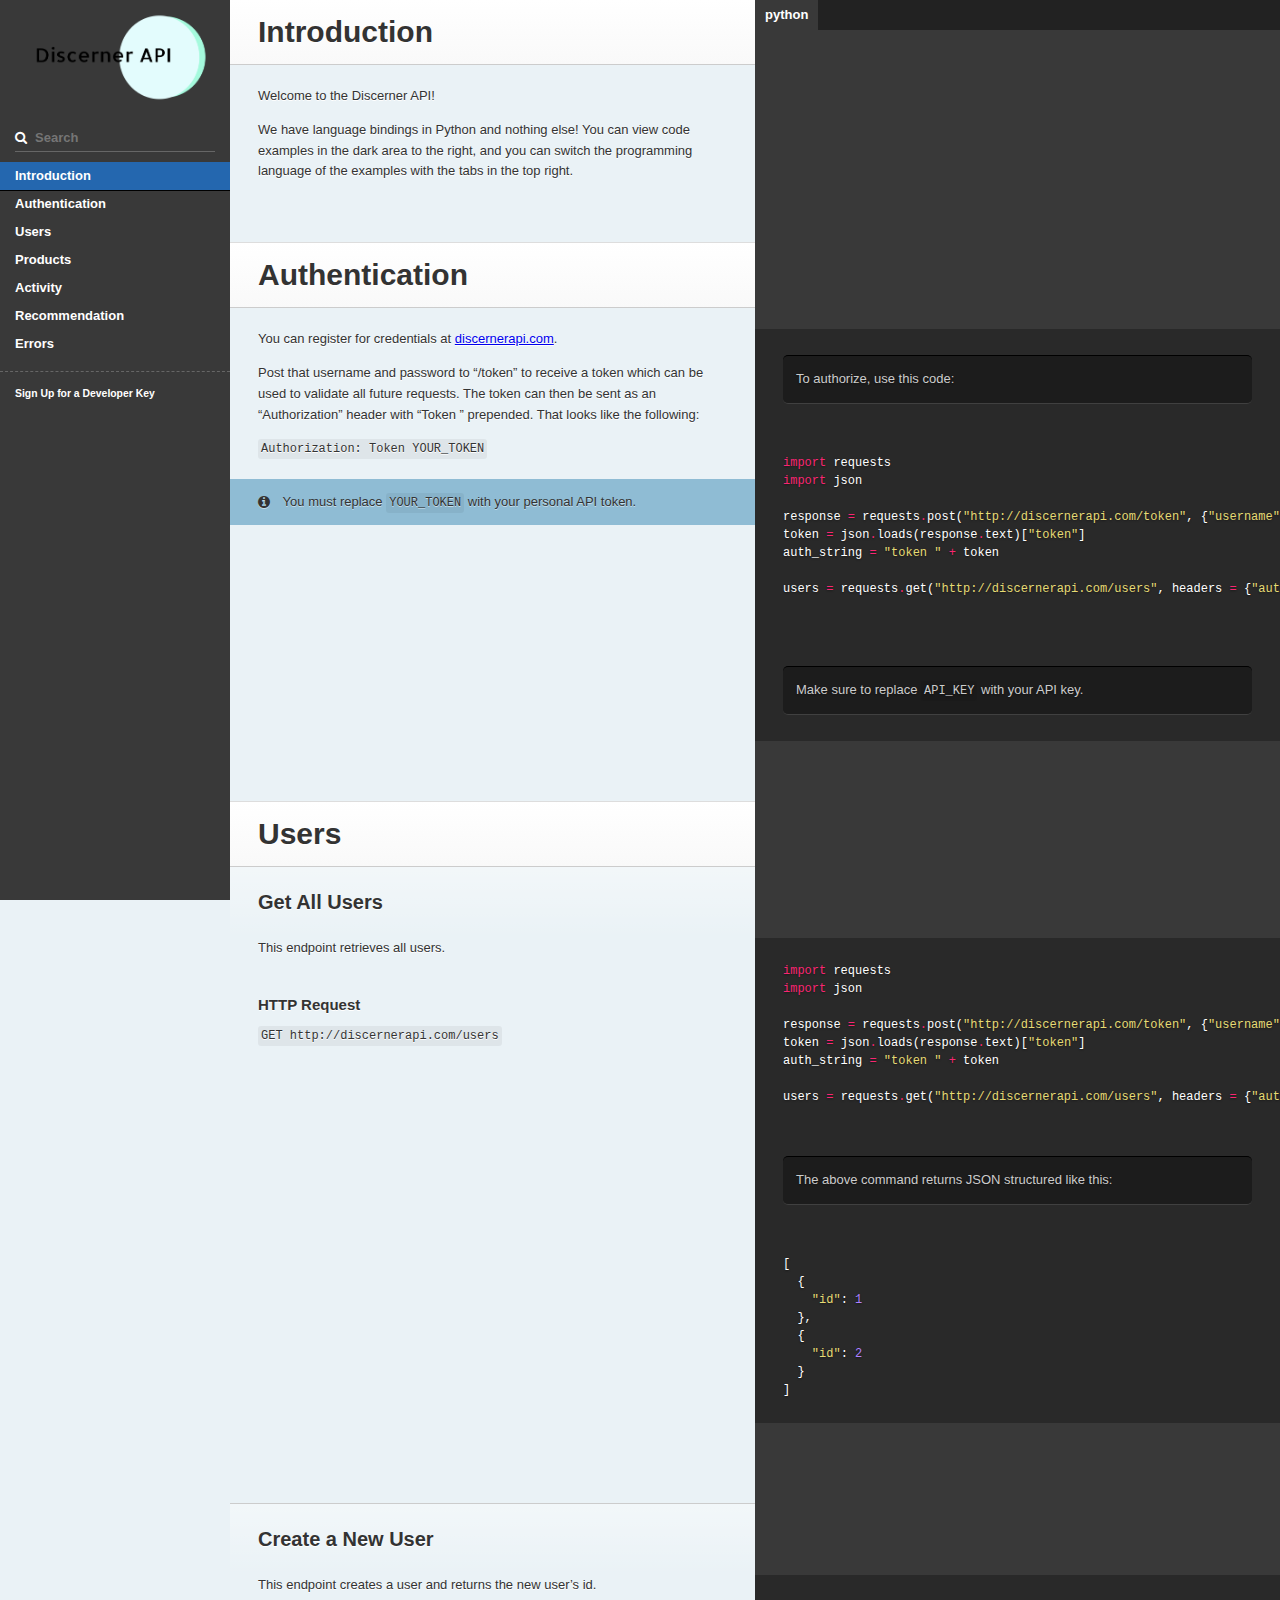
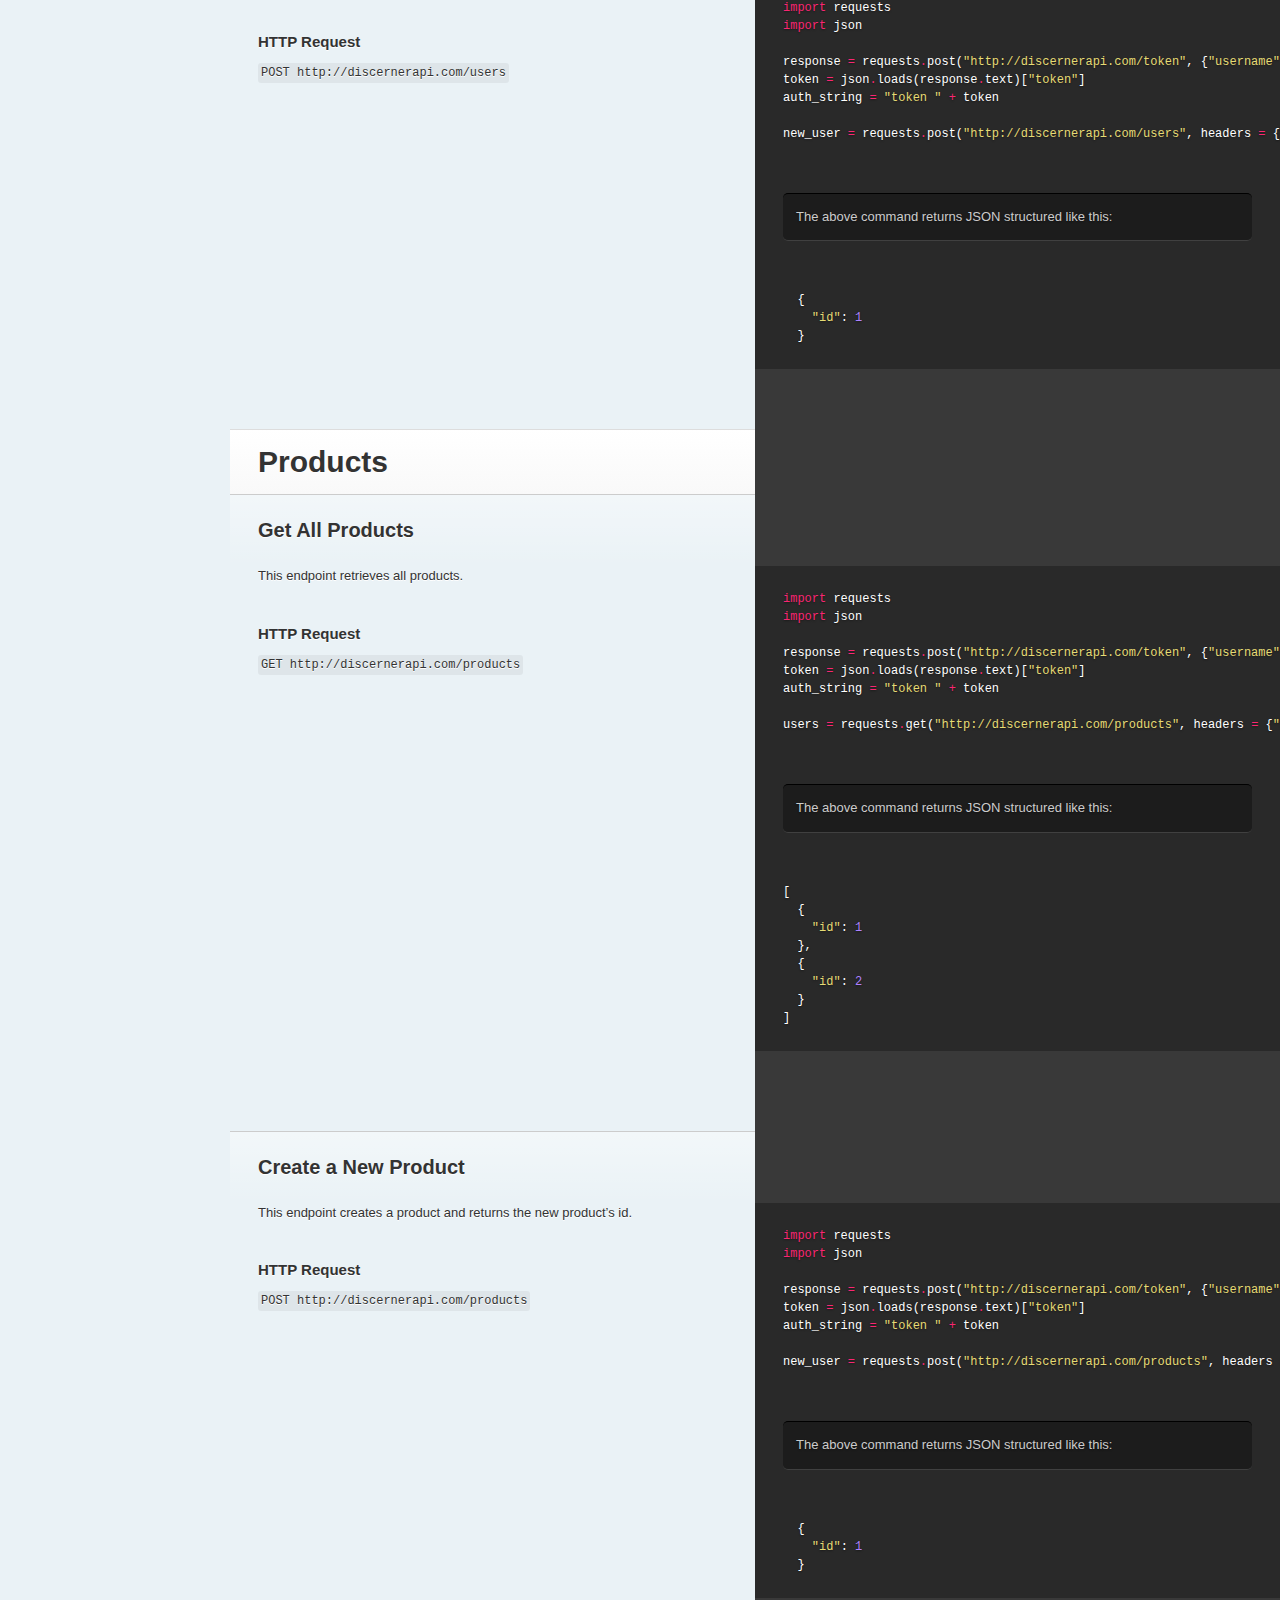
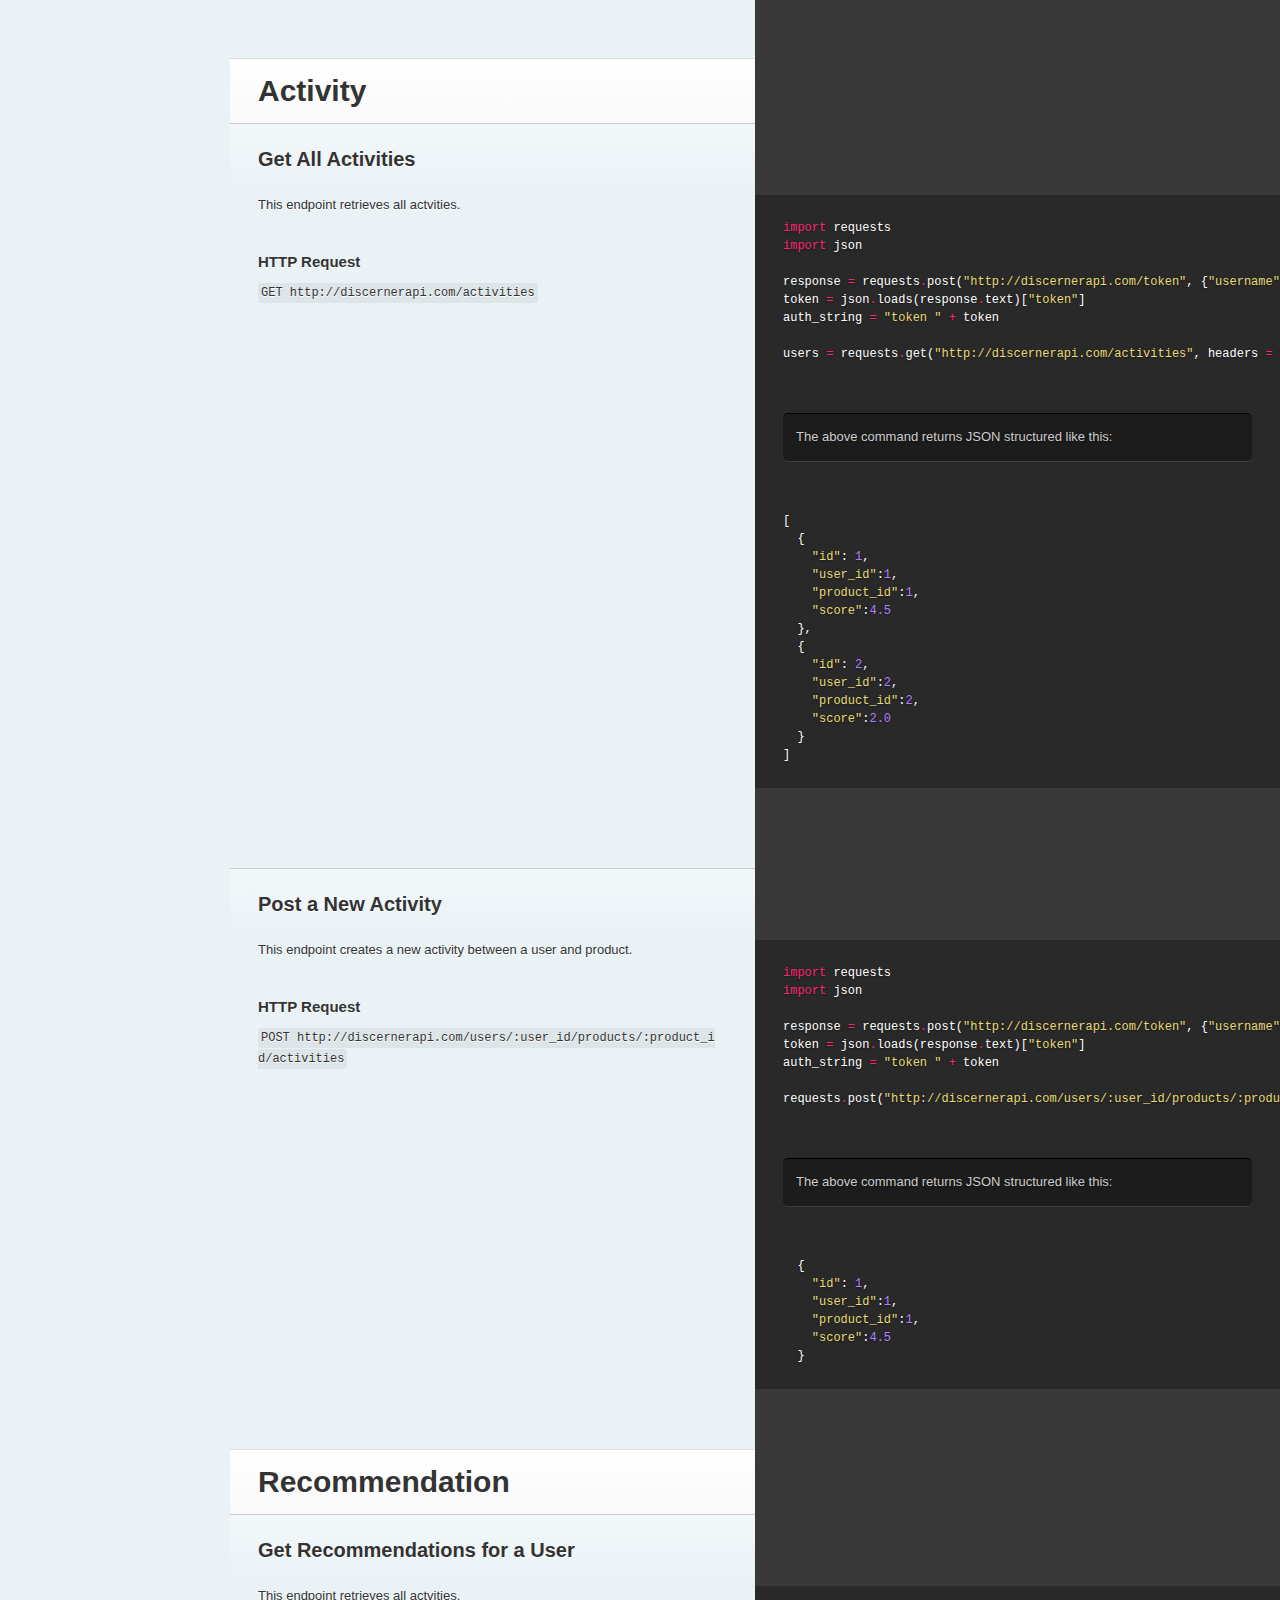
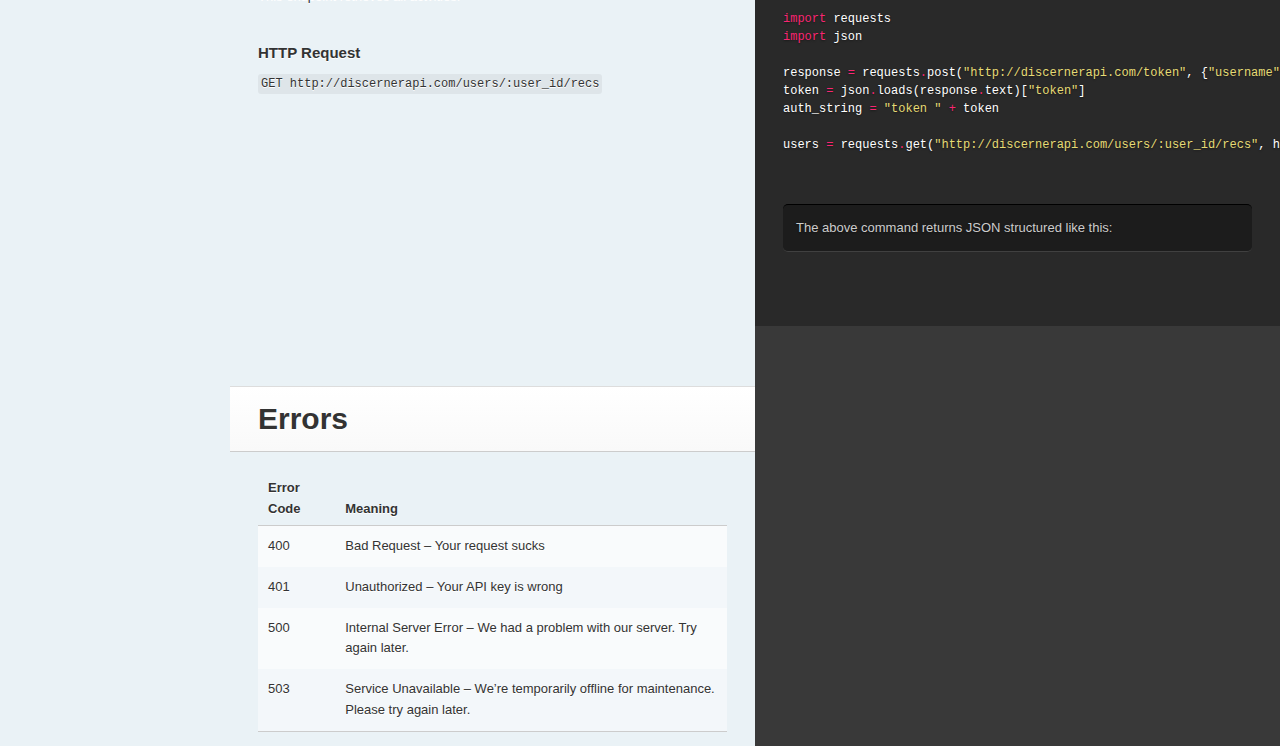
==== index.html @ 330dbecc "publish: added dockerfile" ====
<!doctype html>
<html>
  <head>
    <meta charset="utf-8">
    <meta content="IE=edge,chrome=1" http-equiv="X-UA-Compatible">
    <meta name="viewport" content="width=device-width, initial-scale=1, maximum-scale=1">
    <title>Discerner API Reference</title>

    <style>
      .highlight table td { padding: 5px; }
.highlight table pre { margin: 0; }
.highlight .gh {
  color: #999999;
}
.highlight .sr {
  color: #f6aa11;
}
.highlight .go {
  color: #888888;
}
.highlight .gp {
  color: #555555;
}
.highlight .gs {
}
.highlight .gu {
  color: #aaaaaa;
}
.highlight .nb {
  color: #f6aa11;
}
.highlight .cm {
  color: #75715e;
}
.highlight .cp {
  color: #75715e;
}
.highlight .c1 {
  color: #75715e;
}
.highlight .cs {
  color: #75715e;
}
.highlight .c, .highlight .cd {
  color: #75715e;
}
.highlight .err {
  color: #960050;
}
.highlight .gr {
  color: #960050;
}
.highlight .gt {
  color: #960050;
}
.highlight .gd {
  color: #49483e;
}
.highlight .gi {
  color: #49483e;
}
.highlight .ge {
  color: #49483e;
}
.highlight .kc {
  color: #66d9ef;
}
.highlight .kd {
  color: #66d9ef;
}
.highlight .kr {
  color: #66d9ef;
}
.highlight .no {
  color: #66d9ef;
}
.highlight .kt {
  color: #66d9ef;
}
.highlight .mf {
  color: #ae81ff;
}
.highlight .mh {
  color: #ae81ff;
}
.highlight .il {
  color: #ae81ff;
}
.highlight .mi {
  color: #ae81ff;
}
.highlight .mo {
  color: #ae81ff;
}
.highlight .m, .highlight .mb, .highlight .mx {
  color: #ae81ff;
}
.highlight .sc {
  color: #ae81ff;
}
.highlight .se {
  color: #ae81ff;
}
.highlight .ss {
  color: #ae81ff;
}
.highlight .sd {
  color: #e6db74;
}
.highlight .s2 {
  color: #e6db74;
}
.highlight .sb {
  color: #e6db74;
}
.highlight .sh {
  color: #e6db74;
}
.highlight .si {
  color: #e6db74;
}
.highlight .sx {
  color: #e6db74;
}
.highlight .s1 {
  color: #e6db74;
}
.highlight .s {
  color: #e6db74;
}
.highlight .na {
  color: #a6e22e;
}
.highlight .nc {
  color: #a6e22e;
}
.highlight .nd {
  color: #a6e22e;
}
.highlight .ne {
  color: #a6e22e;
}
.highlight .nf {
  color: #a6e22e;
}
.highlight .vc {
  color: #ffffff;
}
.highlight .nn {
  color: #ffffff;
}
.highlight .nl {
  color: #ffffff;
}
.highlight .ni {
  color: #ffffff;
}
.highlight .bp {
  color: #ffffff;
}
.highlight .vg {
  color: #ffffff;
}
.highlight .vi {
  color: #ffffff;
}
.highlight .nv {
  color: #ffffff;
}
.highlight .w {
  color: #ffffff;
}
.highlight {
  color: #ffffff;
}
.highlight .n, .highlight .py, .highlight .nx {
  color: #ffffff;
}
.highlight .ow {
  color: #f92672;
}
.highlight .nt {
  color: #f92672;
}
.highlight .k, .highlight .kv {
  color: #f92672;
}
.highlight .kn {
  color: #f92672;
}
.highlight .kp {
  color: #f92672;
}
.highlight .o {
  color: #f92672;
}
    </style>
    <link href="stylesheets/screen.css" rel="stylesheet" media="screen" />
    <link href="stylesheets/print.css" rel="stylesheet" media="print" />
      <script src="javascripts/all.js"></script>
  </head>

  <body class="index" data-languages="[&quot;python&quot;]">
    <a href="#" id="nav-button">
      <span>
        NAV
        <img src="images/navbar.png" alt="Navbar" />
      </span>
    </a>
    <div class="tocify-wrapper">
      <img src="images/logo.png" alt="Logo" />
        <div class="lang-selector">
              <a href="#" data-language-name="python">python</a>
        </div>
        <div class="search">
          <input type="text" class="search" id="input-search" placeholder="Search">
        </div>
        <ul class="search-results"></ul>
      <div id="toc">
      </div>
        <ul class="toc-footer">
            <li><a href='https://www.discernerapi.com'>Sign Up for a Developer Key</a></li>
        </ul>
    </div>
    <div class="page-wrapper">
      <div class="dark-box"></div>
      <div class="content">
        <h1 id="introduction">Introduction</h1>

<p>Welcome to the Discerner API! </p>

<p>We have language bindings in Python and nothing else! You can view code examples in the dark area to the right, and you can switch the programming language of the examples with the tabs in the top right.</p>

<h1 id="authentication">Authentication</h1>

<blockquote>
<p>To authorize, use this code:</p>
</blockquote>
<pre class="highlight python tab-python"><code><span class="kn">import</span> <span class="nn">requests</span>
<span class="kn">import</span> <span class="nn">json</span>

<span class="n">response</span> <span class="o">=</span> <span class="n">requests</span><span class="o">.</span><span class="n">post</span><span class="p">(</span><span class="s">"http://discernerapi.com/token"</span><span class="p">,</span> <span class="p">{</span><span class="s">"username"</span><span class="p">:</span><span class="n">your_username</span><span class="p">,</span> <span class="s">"password"</span><span class="p">:</span><span class="n">your_password</span><span class="p">})</span>
<span class="n">token</span> <span class="o">=</span> <span class="n">json</span><span class="o">.</span><span class="n">loads</span><span class="p">(</span><span class="n">response</span><span class="o">.</span><span class="n">text</span><span class="p">)[</span><span class="s">"token"</span><span class="p">]</span>
<span class="n">auth_string</span> <span class="o">=</span> <span class="s">"token "</span> <span class="o">+</span> <span class="n">token</span>

<span class="n">users</span> <span class="o">=</span> <span class="n">requests</span><span class="o">.</span><span class="n">get</span><span class="p">(</span><span class="s">"http://discernerapi.com/users"</span><span class="p">,</span> <span class="n">headers</span> <span class="o">=</span> <span class="p">{</span><span class="s">"authorization"</span><span class="p">:</span> <span class="n">token_string</span><span class="p">})</span>

</code></pre>
<blockquote>
<p>Make sure to replace <code class="prettyprint">API_KEY</code> with your API key.</p>
</blockquote>

<p>You can register for credentials at <a href="http://discernerapi.com/">discernerapi.com</a>.</p>

<p>Post that username and password to &ldquo;/token&rdquo; to receive a token which can be used to validate all future requests. The token can then be sent as an &ldquo;Authorization&rdquo; header with &ldquo;Token &rdquo; prepended. That looks like the following:</p>

<p><code class="prettyprint">Authorization: Token YOUR_TOKEN</code></p>

<aside class="notice">
You must replace <code>YOUR_TOKEN</code> with your personal API token.
</aside>

<h1 id="users">Users</h1>

<h2 id="get-all-users">Get All Users</h2>
<pre class="highlight python tab-python"><code><span class="kn">import</span> <span class="nn">requests</span>
<span class="kn">import</span> <span class="nn">json</span>

<span class="n">response</span> <span class="o">=</span> <span class="n">requests</span><span class="o">.</span><span class="n">post</span><span class="p">(</span><span class="s">"http://discernerapi.com/token"</span><span class="p">,</span> <span class="p">{</span><span class="s">"username"</span><span class="p">:</span><span class="n">your_username</span><span class="p">,</span> <span class="s">"password"</span><span class="p">:</span><span class="n">your_password</span><span class="p">})</span>
<span class="n">token</span> <span class="o">=</span> <span class="n">json</span><span class="o">.</span><span class="n">loads</span><span class="p">(</span><span class="n">response</span><span class="o">.</span><span class="n">text</span><span class="p">)[</span><span class="s">"token"</span><span class="p">]</span>
<span class="n">auth_string</span> <span class="o">=</span> <span class="s">"token "</span> <span class="o">+</span> <span class="n">token</span>

<span class="n">users</span> <span class="o">=</span> <span class="n">requests</span><span class="o">.</span><span class="n">get</span><span class="p">(</span><span class="s">"http://discernerapi.com/users"</span><span class="p">,</span> <span class="n">headers</span> <span class="o">=</span> <span class="p">{</span><span class="s">"authorization"</span><span class="p">:</span> <span class="n">token_string</span><span class="p">})</span>
</code></pre>
<blockquote>
<p>The above command returns JSON structured like this:</p>
</blockquote>
<pre class="highlight json tab-json"><code><span class="p">[</span><span class="w">
  </span><span class="p">{</span><span class="w">
    </span><span class="s2">"id"</span><span class="p">:</span><span class="w"> </span><span class="mi">1</span><span class="w">
  </span><span class="p">},</span><span class="w">
  </span><span class="p">{</span><span class="w">
    </span><span class="s2">"id"</span><span class="p">:</span><span class="w"> </span><span class="mi">2</span><span class="w">
  </span><span class="p">}</span><span class="w">
</span><span class="p">]</span><span class="w">
</span></code></pre>
<p>This endpoint retrieves all users.</p>

<h3 id="http-request">HTTP Request</h3>

<p><code class="prettyprint">GET http://discernerapi.com/users</code></p>

<h2 id="create-a-new-user">Create a New User</h2>
<pre class="highlight python tab-python"><code><span class="kn">import</span> <span class="nn">requests</span>
<span class="kn">import</span> <span class="nn">json</span>

<span class="n">response</span> <span class="o">=</span> <span class="n">requests</span><span class="o">.</span><span class="n">post</span><span class="p">(</span><span class="s">"http://discernerapi.com/token"</span><span class="p">,</span> <span class="p">{</span><span class="s">"username"</span><span class="p">:</span><span class="n">your_username</span><span class="p">,</span> <span class="s">"password"</span><span class="p">:</span><span class="n">your_password</span><span class="p">})</span>
<span class="n">token</span> <span class="o">=</span> <span class="n">json</span><span class="o">.</span><span class="n">loads</span><span class="p">(</span><span class="n">response</span><span class="o">.</span><span class="n">text</span><span class="p">)[</span><span class="s">"token"</span><span class="p">]</span>
<span class="n">auth_string</span> <span class="o">=</span> <span class="s">"token "</span> <span class="o">+</span> <span class="n">token</span>

<span class="n">new_user</span> <span class="o">=</span> <span class="n">requests</span><span class="o">.</span><span class="n">post</span><span class="p">(</span><span class="s">"http://discernerapi.com/users"</span><span class="p">,</span> <span class="n">headers</span> <span class="o">=</span> <span class="p">{</span><span class="s">"authorization"</span><span class="p">:</span> <span class="n">token_string</span><span class="p">})</span>
</code></pre>
<blockquote>
<p>The above command returns JSON structured like this:</p>
</blockquote>
<pre class="highlight json tab-json"><code><span class="w">  </span><span class="p">{</span><span class="w">
    </span><span class="s2">"id"</span><span class="p">:</span><span class="w"> </span><span class="mi">1</span><span class="w">
  </span><span class="p">}</span><span class="w">
</span></code></pre>
<p>This endpoint creates a user and returns the new user&rsquo;s id.</p>

<h3 id="http-request">HTTP Request</h3>

<p><code class="prettyprint">POST http://discernerapi.com/users</code></p>

<h1 id="products">Products</h1>

<h2 id="get-all-products">Get All Products</h2>
<pre class="highlight python tab-python"><code><span class="kn">import</span> <span class="nn">requests</span>
<span class="kn">import</span> <span class="nn">json</span>

<span class="n">response</span> <span class="o">=</span> <span class="n">requests</span><span class="o">.</span><span class="n">post</span><span class="p">(</span><span class="s">"http://discernerapi.com/token"</span><span class="p">,</span> <span class="p">{</span><span class="s">"username"</span><span class="p">:</span><span class="n">your_username</span><span class="p">,</span> <span class="s">"password"</span><span class="p">:</span><span class="n">your_password</span><span class="p">})</span>
<span class="n">token</span> <span class="o">=</span> <span class="n">json</span><span class="o">.</span><span class="n">loads</span><span class="p">(</span><span class="n">response</span><span class="o">.</span><span class="n">text</span><span class="p">)[</span><span class="s">"token"</span><span class="p">]</span>
<span class="n">auth_string</span> <span class="o">=</span> <span class="s">"token "</span> <span class="o">+</span> <span class="n">token</span>

<span class="n">users</span> <span class="o">=</span> <span class="n">requests</span><span class="o">.</span><span class="n">get</span><span class="p">(</span><span class="s">"http://discernerapi.com/products"</span><span class="p">,</span> <span class="n">headers</span> <span class="o">=</span> <span class="p">{</span><span class="s">"authorization"</span><span class="p">:</span> <span class="n">token_string</span><span class="p">})</span>
</code></pre>
<blockquote>
<p>The above command returns JSON structured like this:</p>
</blockquote>
<pre class="highlight json tab-json"><code><span class="p">[</span><span class="w">
  </span><span class="p">{</span><span class="w">
    </span><span class="s2">"id"</span><span class="p">:</span><span class="w"> </span><span class="mi">1</span><span class="w">
  </span><span class="p">},</span><span class="w">
  </span><span class="p">{</span><span class="w">
    </span><span class="s2">"id"</span><span class="p">:</span><span class="w"> </span><span class="mi">2</span><span class="w">
  </span><span class="p">}</span><span class="w">
</span><span class="p">]</span><span class="w">
</span></code></pre>
<p>This endpoint retrieves all products.</p>

<h3 id="http-request">HTTP Request</h3>

<p><code class="prettyprint">GET http://discernerapi.com/products</code></p>

<h2 id="create-a-new-product">Create a New Product</h2>
<pre class="highlight python tab-python"><code><span class="kn">import</span> <span class="nn">requests</span>
<span class="kn">import</span> <span class="nn">json</span>

<span class="n">response</span> <span class="o">=</span> <span class="n">requests</span><span class="o">.</span><span class="n">post</span><span class="p">(</span><span class="s">"http://discernerapi.com/token"</span><span class="p">,</span> <span class="p">{</span><span class="s">"username"</span><span class="p">:</span><span class="n">your_username</span><span class="p">,</span> <span class="s">"password"</span><span class="p">:</span><span class="n">your_password</span><span class="p">})</span>
<span class="n">token</span> <span class="o">=</span> <span class="n">json</span><span class="o">.</span><span class="n">loads</span><span class="p">(</span><span class="n">response</span><span class="o">.</span><span class="n">text</span><span class="p">)[</span><span class="s">"token"</span><span class="p">]</span>
<span class="n">auth_string</span> <span class="o">=</span> <span class="s">"token "</span> <span class="o">+</span> <span class="n">token</span>

<span class="n">new_user</span> <span class="o">=</span> <span class="n">requests</span><span class="o">.</span><span class="n">post</span><span class="p">(</span><span class="s">"http://discernerapi.com/products"</span><span class="p">,</span> <span class="n">headers</span> <span class="o">=</span> <span class="p">{</span><span class="s">"authorization"</span><span class="p">:</span> <span class="n">token_string</span><span class="p">})</span>
</code></pre>
<blockquote>
<p>The above command returns JSON structured like this:</p>
</blockquote>
<pre class="highlight json tab-json"><code><span class="w">  </span><span class="p">{</span><span class="w">
    </span><span class="s2">"id"</span><span class="p">:</span><span class="w"> </span><span class="mi">1</span><span class="w">
  </span><span class="p">}</span><span class="w">
</span></code></pre>
<p>This endpoint creates a product and returns the new product&rsquo;s id.</p>

<h3 id="http-request">HTTP Request</h3>

<p><code class="prettyprint">POST http://discernerapi.com/products</code></p>

<h1 id="activity">Activity</h1>

<h2 id="get-all-activities">Get All Activities</h2>
<pre class="highlight python tab-python"><code><span class="kn">import</span> <span class="nn">requests</span>
<span class="kn">import</span> <span class="nn">json</span>

<span class="n">response</span> <span class="o">=</span> <span class="n">requests</span><span class="o">.</span><span class="n">post</span><span class="p">(</span><span class="s">"http://discernerapi.com/token"</span><span class="p">,</span> <span class="p">{</span><span class="s">"username"</span><span class="p">:</span><span class="n">your_username</span><span class="p">,</span> <span class="s">"password"</span><span class="p">:</span><span class="n">your_password</span><span class="p">})</span>
<span class="n">token</span> <span class="o">=</span> <span class="n">json</span><span class="o">.</span><span class="n">loads</span><span class="p">(</span><span class="n">response</span><span class="o">.</span><span class="n">text</span><span class="p">)[</span><span class="s">"token"</span><span class="p">]</span>
<span class="n">auth_string</span> <span class="o">=</span> <span class="s">"token "</span> <span class="o">+</span> <span class="n">token</span>

<span class="n">users</span> <span class="o">=</span> <span class="n">requests</span><span class="o">.</span><span class="n">get</span><span class="p">(</span><span class="s">"http://discernerapi.com/activities"</span><span class="p">,</span> <span class="n">headers</span> <span class="o">=</span> <span class="p">{</span><span class="s">"authorization"</span><span class="p">:</span> <span class="n">token_string</span><span class="p">})</span>
</code></pre>
<blockquote>
<p>The above command returns JSON structured like this:</p>
</blockquote>
<pre class="highlight json tab-json"><code><span class="p">[</span><span class="w">
  </span><span class="p">{</span><span class="w">
    </span><span class="s2">"id"</span><span class="p">:</span><span class="w"> </span><span class="mi">1</span><span class="p">,</span><span class="w">
    </span><span class="s2">"user_id"</span><span class="p">:</span><span class="mi">1</span><span class="p">,</span><span class="w">
    </span><span class="s2">"product_id"</span><span class="p">:</span><span class="mi">1</span><span class="p">,</span><span class="w">
    </span><span class="s2">"score"</span><span class="p">:</span><span class="mf">4.5</span><span class="w">
  </span><span class="p">},</span><span class="w">
  </span><span class="p">{</span><span class="w">
    </span><span class="s2">"id"</span><span class="p">:</span><span class="w"> </span><span class="mi">2</span><span class="p">,</span><span class="w">
    </span><span class="s2">"user_id"</span><span class="p">:</span><span class="mi">2</span><span class="p">,</span><span class="w">
    </span><span class="s2">"product_id"</span><span class="p">:</span><span class="mi">2</span><span class="p">,</span><span class="w">
    </span><span class="s2">"score"</span><span class="p">:</span><span class="mf">2.0</span><span class="w">
  </span><span class="p">}</span><span class="w">
</span><span class="p">]</span><span class="w">
</span></code></pre>
<p>This endpoint retrieves all actvities.</p>

<h3 id="http-request">HTTP Request</h3>

<p><code class="prettyprint">GET http://discernerapi.com/activities</code></p>

<h2 id="post-a-new-activity">Post a New Activity</h2>
<pre class="highlight python tab-python"><code><span class="kn">import</span> <span class="nn">requests</span>
<span class="kn">import</span> <span class="nn">json</span>

<span class="n">response</span> <span class="o">=</span> <span class="n">requests</span><span class="o">.</span><span class="n">post</span><span class="p">(</span><span class="s">"http://discernerapi.com/token"</span><span class="p">,</span> <span class="p">{</span><span class="s">"username"</span><span class="p">:</span><span class="n">your_username</span><span class="p">,</span> <span class="s">"password"</span><span class="p">:</span><span class="n">your_password</span><span class="p">})</span>
<span class="n">token</span> <span class="o">=</span> <span class="n">json</span><span class="o">.</span><span class="n">loads</span><span class="p">(</span><span class="n">response</span><span class="o">.</span><span class="n">text</span><span class="p">)[</span><span class="s">"token"</span><span class="p">]</span>
<span class="n">auth_string</span> <span class="o">=</span> <span class="s">"token "</span> <span class="o">+</span> <span class="n">token</span>

<span class="n">requests</span><span class="o">.</span><span class="n">post</span><span class="p">(</span><span class="s">"http://discernerapi.com/users/:user_id/products/:product_id/activities"</span><span class="p">,</span> <span class="n">headers</span> <span class="o">=</span> <span class="p">{</span><span class="s">"authorization"</span><span class="p">:</span> <span class="n">token_string</span><span class="p">})</span>
</code></pre>
<blockquote>
<p>The above command returns JSON structured like this:</p>
</blockquote>
<pre class="highlight json tab-json"><code><span class="w">  </span><span class="p">{</span><span class="w">
    </span><span class="s2">"id"</span><span class="p">:</span><span class="w"> </span><span class="mi">1</span><span class="p">,</span><span class="w">
    </span><span class="s2">"user_id"</span><span class="p">:</span><span class="mi">1</span><span class="p">,</span><span class="w">
    </span><span class="s2">"product_id"</span><span class="p">:</span><span class="mi">1</span><span class="p">,</span><span class="w">
    </span><span class="s2">"score"</span><span class="p">:</span><span class="mf">4.5</span><span class="w">
  </span><span class="p">}</span><span class="w">
</span></code></pre>
<p>This endpoint creates a new activity between a user and product.</p>

<h3 id="http-request">HTTP Request</h3>

<p><code class="prettyprint">POST http://discernerapi.com/users/:user_id/products/:product_id/activities</code></p>

<h1 id="recommendation">Recommendation</h1>

<h2 id="get-recommendations-for-a-user">Get Recommendations for a User</h2>
<pre class="highlight python tab-python"><code><span class="kn">import</span> <span class="nn">requests</span>
<span class="kn">import</span> <span class="nn">json</span>

<span class="n">response</span> <span class="o">=</span> <span class="n">requests</span><span class="o">.</span><span class="n">post</span><span class="p">(</span><span class="s">"http://discernerapi.com/token"</span><span class="p">,</span> <span class="p">{</span><span class="s">"username"</span><span class="p">:</span><span class="n">your_username</span><span class="p">,</span> <span class="s">"password"</span><span class="p">:</span><span class="n">your_password</span><span class="p">})</span>
<span class="n">token</span> <span class="o">=</span> <span class="n">json</span><span class="o">.</span><span class="n">loads</span><span class="p">(</span><span class="n">response</span><span class="o">.</span><span class="n">text</span><span class="p">)[</span><span class="s">"token"</span><span class="p">]</span>
<span class="n">auth_string</span> <span class="o">=</span> <span class="s">"token "</span> <span class="o">+</span> <span class="n">token</span>

<span class="n">users</span> <span class="o">=</span> <span class="n">requests</span><span class="o">.</span><span class="n">get</span><span class="p">(</span><span class="s">"http://discernerapi.com/users/:user_id/recs"</span><span class="p">,</span> <span class="n">headers</span> <span class="o">=</span> <span class="p">{</span><span class="s">"authorization"</span><span class="p">:</span> <span class="n">token_string</span><span class="p">})</span>
</code></pre>
<blockquote>
<p>The above command returns JSON structured like this:</p>
</blockquote>
<pre class="highlight json tab-json"><code></code></pre>
<p>This endpoint retrieves all actvities.</p>

<h3 id="http-request">HTTP Request</h3>

<p><code class="prettyprint">GET http://discernerapi.com/users/:user_id/recs</code></p>

          <h1 id="errors">Errors</h1>

<table><thead>
<tr>
<th>Error Code</th>
<th>Meaning</th>
</tr>
</thead><tbody>
<tr>
<td>400</td>
<td>Bad Request &ndash; Your request sucks</td>
</tr>
<tr>
<td>401</td>
<td>Unauthorized &ndash; Your API key is wrong</td>
</tr>
<tr>
<td>500</td>
<td>Internal Server Error &ndash; We had a problem with our server. Try again later.</td>
</tr>
<tr>
<td>503</td>
<td>Service Unavailable &ndash; We&rsquo;re temporarily offline for maintenance. Please try again later.</td>
</tr>
</tbody></table>

      </div>
      <div class="dark-box">
          <div class="lang-selector">
                <a href="#" data-language-name="python">python</a>
          </div>
      </div>
    </div>
  </body>
</html>
---- stylesheets/screen.css ----
/*! normalize.css v3.0.2 | MIT License | git.io/normalize */html{font-family:sans-serif;-ms-text-size-adjust:100%;-webkit-text-size-adjust:100%}body{margin:0}article,aside,details,figcaption,figure,footer,header,hgroup,main,menu,nav,section,summary{display:block}audio,canvas,progress,video{display:inline-block;vertical-align:baseline}audio:not([controls]){display:none;height:0}[hidden],template{display:none}a{background-color:transparent}a:active,a:hover{outline:0}abbr[title]{border-bottom:1px dotted}b,strong{font-weight:bold}dfn{font-style:italic}h1{font-size:2em;margin:0.67em 0}mark{background:#ff0;color:#000}small{font-size:80%}sub,sup{font-size:75%;line-height:0;position:relative;vertical-align:baseline}sup{top:-0.5em}sub{bottom:-0.25em}img{border:0}svg:not(:root){overflow:hidden}figure{margin:1em 40px}hr{box-sizing:content-box;height:0}pre{overflow:auto}code,kbd,pre,samp{font-family:monospace, monospace;font-size:1em}button,input,optgroup,select,textarea{color:inherit;font:inherit;margin:0}button{overflow:visible}button,select{text-transform:none}button,html input[type="button"],input[type="reset"],input[type="submit"]{-webkit-appearance:button;cursor:pointer}button[disabled],html input[disabled]{cursor:default}button::-moz-focus-inner,input::-moz-focus-inner{border:0;padding:0}input{line-height:normal}input[type="checkbox"],input[type="radio"]{box-sizing:border-box;padding:0}input[type="number"]::-webkit-inner-spin-button,input[type="number"]::-webkit-outer-spin-button{height:auto}input[type="search"]{-webkit-appearance:textfield;box-sizing:content-box}input[type="search"]::-webkit-search-cancel-button,input[type="search"]::-webkit-search-decoration{-webkit-appearance:none}fieldset{border:1px solid #c0c0c0;margin:0 2px;padding:0.35em 0.625em 0.75em}legend{border:0;padding:0}textarea{overflow:auto}optgroup{font-weight:bold}table{border-collapse:collapse;border-spacing:0}td,th{padding:0}.content h1,.content h2,.content h3,.content h4,.content h5,.content h6,html,body{font-family:"Helvetica Neue", Helvetica, Arial, "Microsoft Yahei","微软雅黑", STXihei, "华文细黑", sans-serif;font-size:13px}.content h1,.content h2,.content h3,.content h4,.content h5,.content h6{font-weight:bold}.content code,.content pre{font-family:Consolas, Menlo, Monaco, "Lucida Console", "Liberation Mono", "DejaVu Sans Mono", "Bitstream Vera Sans Mono", "Courier New", monospace, serif;font-size:12px;line-height:1.5}.content code{word-break:break-all;-webkit-hyphens:auto;-ms-hyphens:auto;hyphens:auto}@font-face{font-family:'slate';src:url(../fonts/slate.eot?-syv14m);src:url(../fonts/slate.eot?#iefix-syv14m) format("embedded-opentype"),url(../fonts/slate.woff2?-syv14m) format("woff2"),url(../fonts/slate.woff?-syv14m) format("woff"),url(../fonts/slate.ttf?-syv14m) format("truetype"),url(../fonts/slate.svg?-syv14m#slate) format("svg");font-weight:normal;font-style:normal}.content aside.warning:before,.content aside.notice:before,.content aside.success:before,.tocify-wrapper>.search:before{font-family:'slate';speak:none;font-style:normal;font-weight:normal;font-variant:normal;text-transform:none;line-height:1}.content aside.warning:before{content:"\e600"}.content aside.notice:before{content:"\e602"}.content aside.success:before{content:"\e606"}.tocify-wrapper>.search:before{content:"\e607"}html,body{color:#333;padding:0;margin:0;-webkit-font-smoothing:antialiased;-moz-osx-font-smoothing:grayscale;background-color:#eaf2f6;height:100%;-webkit-text-size-adjust:none}#toc>ul>li>a>span{float:right;background-color:#2484FF;border-radius:40px;width:20px}.tocify-wrapper{transition:left 0.3s ease-in-out;overflow-y:auto;overflow-x:hidden;position:fixed;z-index:30;top:0;left:0;bottom:0;width:230px;background-color:#393939;font-size:13px;font-weight:bold}.tocify-wrapper .lang-selector{display:none}.tocify-wrapper .lang-selector a{padding-top:0.5em;padding-bottom:0.5em}.tocify-wrapper>img{display:block;max-width:100%}.tocify-wrapper>.search{position:relative}.tocify-wrapper>.search input{background:#393939;border-width:0 0 1px 0;border-color:#666;padding:6px 0 6px 20px;box-sizing:border-box;margin:10px 15px;width:200px;outline:none;color:#fff;border-radius:0}.tocify-wrapper>.search:before{position:absolute;top:17px;left:15px;color:#fff}.tocify-wrapper img+.tocify,.tocify-wrapper .lang-selector+.tocify{margin-top:20px}.tocify-wrapper .search-results{margin-top:0;box-sizing:border-box;height:0;overflow-y:auto;overflow-x:hidden;transition-property:height, margin;transition-duration:180ms;transition-timing-function:ease-in-out;background:linear-gradient(to bottom, rgba(0,0,0,0.2), transparent 8px),linear-gradient(to top, rgba(0,0,0,0.2), transparent 8px),linear-gradient(to bottom, #000, transparent 1.5px),linear-gradient(to top, #939393, rgba(147,147,147,0) 1.5px),#262626}.tocify-wrapper .search-results.visible{height:30%;margin-bottom:1em}.tocify-wrapper .search-results li{margin:1em 15px;line-height:1}.tocify-wrapper .search-results a{color:#fff;text-decoration:none}.tocify-wrapper .search-results a:hover{text-decoration:underline}.tocify-wrapper .tocify-item>a,.tocify-wrapper .toc-footer li{padding:0 15px 0 15px;display:block;overflow-x:hidden;white-space:nowrap;text-overflow:ellipsis}.tocify-wrapper ul,.tocify-wrapper li{list-style:none;margin:0;padding:0;line-height:28px}.tocify-wrapper li{color:#fff;transition-property:background;transition-timing-function:linear;transition-duration:230ms}.tocify-wrapper .tocify-focus{box-shadow:0px 1px 0px #000;background-color:#2467af;color:#fff}.tocify-wrapper .tocify-subheader{display:none;background-color:#262626;font-weight:500;background:linear-gradient(to bottom, rgba(0,0,0,0.2), transparent 8px),linear-gradient(to top, rgba(0,0,0,0.2), transparent 8px),linear-gradient(to bottom, #000, transparent 1.5px),linear-gradient(to top, #939393, rgba(147,147,147,0) 1.5px),#262626}.tocify-wrapper .tocify-subheader .tocify-item>a{padding-left:25px;font-size:12px}.tocify-wrapper .tocify-subheader>li:last-child{box-shadow:none}.tocify-wrapper .toc-footer{padding:1em 0;margin-top:1em;border-top:1px dashed #666}.tocify-wrapper .toc-footer li,.tocify-wrapper .toc-footer a{color:#fff;text-decoration:none}.tocify-wrapper .toc-footer a:hover{text-decoration:underline}.tocify-wrapper .toc-footer li{font-size:0.8em;line-height:1.7;text-decoration:none}#nav-button{padding:0 1.5em 5em 0;display:none;position:fixed;top:0;left:0;z-index:100;color:#000;text-decoration:none;font-weight:bold;opacity:0.7;line-height:16px;transition:left 0.3s ease-in-out}#nav-button span{display:block;padding:6px 6px 6px;background-color:rgba(234,242,246,0.7);transform-origin:0 0;transform:rotate(-90deg) translate(-100%, 0);border-radius:0 0 0 5px}#nav-button img{height:16px;vertical-align:bottom}#nav-button:hover{opacity:1}#nav-button.open{left:230px}.page-wrapper{margin-left:230px;position:relative;z-index:10;background-color:#eaf2f6;min-height:100%;padding-bottom:1px}.page-wrapper .dark-box{width:50%;background-color:#393939;position:absolute;right:0;top:0;bottom:0}.page-wrapper .lang-selector{position:fixed;z-index:50;border-bottom:5px solid #393939}.lang-selector{background-color:#222;width:100%;font-weight:bold}.lang-selector a{display:block;float:left;color:#fff;text-decoration:none;padding:0 10px;line-height:30px;outline:0}.lang-selector a:active,.lang-selector a:focus{background-color:#111;color:#fff}.lang-selector a.active{background-color:#393939;color:#fff}.lang-selector:after{content:'';clear:both;display:block}.content{position:relative;z-index:30}.content:after{content:'';display:block;clear:both}.content>h1,.content>h2,.content>h3,.content>h4,.content>h5,.content>h6,.content>p,.content>table,.content>ul,.content>ol,.content>aside,.content>dl{margin-right:50%;padding:0 28px;box-sizing:border-box;display:block;text-shadow:0px 1px 0px #fff}.content>ul,.content>ol{padding-left:43px}.content>h1,.content>h2,.content>div{clear:both}.content h1{font-size:30px;padding-top:0.5em;padding-bottom:0.5em;border-bottom:1px solid #ccc;margin-bottom:21px;margin-top:2em;border-top:1px solid #ddd;background-image:linear-gradient(to bottom, #fff, #f9f9f9)}.content h1:first-child,.content div:first-child+h1{border-top-width:0;margin-top:0}.content h2{font-size:20px;margin-top:4em;margin-bottom:0;border-top:1px solid #ccc;padding-top:1.2em;padding-bottom:1.2em;background-image:linear-gradient(to bottom, rgba(255,255,255,0.4), rgba(255,255,255,0))}.content h1+h2,.content h1+div+h2{margin-top:-21px;border-top:none}.content h3,.content h4,.content h5,.content h6{font-size:15px;margin-top:2.5em;margin-bottom:0.8em}.content h4,.content h5,.content h6{font-size:10px}.content hr{margin:2em 0;border-top:2px solid #393939;border-bottom:2px solid #eaf2f6}.content table{margin-bottom:1em;overflow:auto}.content table th,.content table td{text-align:left;vertical-align:top;line-height:1.6}.content table th{padding:5px 10px;border-bottom:1px solid #ccc;vertical-align:bottom}.content table td{padding:10px}.content table tr:last-child{border-bottom:1px solid #ccc}.content table tr:nth-child(odd)>td{background-color:#f9fbfc}.content table tr:nth-child(even)>td{background-color:#f3f7fa}.content dt{font-weight:bold}.content dd{margin-left:15px}.content p,.content li,.content dt,.content dd{line-height:1.6;margin-top:0}.content img{max-width:100%}.content code{background-color:rgba(0,0,0,0.05);padding:3px;border-radius:3px}.content pre>code{background-color:transparent;padding:0}.content aside{padding-top:1em;padding-bottom:1em;text-shadow:0 1px 0 #c6dde9;margin-top:1.5em;margin-bottom:1.5em;background:#8fbcd4;line-height:1.6}.content aside.warning{background-color:#c97a7e;text-shadow:0 1px 0 #dfb0b3}.content aside.success{background-color:#6ac174;text-shadow:0 1px 0 #a0d7a6}.content aside:before{vertical-align:middle;padding-right:0.5em;font-size:14px}.content .search-highlight{padding:2px;margin:-2px;border-radius:4px;border:1px solid #F7E633;text-shadow:1px 1px 0 #666;background:linear-gradient(to top left, #F7E633 0%, #F1D32F 100%)}.content pre,.content blockquote{background-color:#292929;color:#fff;padding:2em 28px;margin:0;width:50%;float:right;clear:right;box-sizing:border-box;text-shadow:0px 1px 2px rgba(0,0,0,0.4)}.content pre>p,.content blockquote>p{margin:0}.content pre a,.content blockquote a{color:#fff;text-decoration:none;border-bottom:dashed 1px #ccc}.content blockquote>p{background-color:#1c1c1c;border-radius:5px;padding:13px;color:#ccc;border-top:1px solid #000;border-bottom:1px solid #404040}@media (max-width: 930px){.tocify-wrapper{left:-230px}.tocify-wrapper.open{left:0}.page-wrapper{margin-left:0}#nav-button{display:block}.tocify-wrapper .tocify-item>a{padding-top:0.3em;padding-bottom:0.3em}}@media (max-width: 700px){.dark-box{display:none}.content>h1,.content>h2,.content>h3,.content>h4,.content>h5,.content>h6,.content>p,.content>table,.content>ul,.content>ol,.content>aside,.content>dl{margin-right:0}.tocify-wrapper .lang-selector{display:block}.page-wrapper .lang-selector{display:none}.content pre,.content blockquote{width:auto;float:none}.content>pre+h1,.content>blockquote+h1,.content>pre+h2,.content>blockquote+h2,.content>pre+h3,.content>blockquote+h3,.content>pre+h4,.content>blockquote+h4,.content>pre+h5,.content>blockquote+h5,.content>pre+h6,.content>blockquote+h6,.content>pre+p,.content>blockquote+p,.content>pre+table,.content>blockquote+table,.content>pre+ul,.content>blockquote+ul,.content>pre+ol,.content>blockquote+ol,.content>pre+aside,.content>blockquote+aside,.content>pre+dl,.content>blockquote+dl{margin-top:28px}}.highlight .c,.highlight .cm,.highlight .c1,.highlight .cs{color:#909090}.highlight,.highlight .w{background-color:#292929}
---- stylesheets/print.css ----
/*! normalize.css v3.0.2 | MIT License | git.io/normalize */html{font-family:sans-serif;-ms-text-size-adjust:100%;-webkit-text-size-adjust:100%}body{margin:0}article,aside,details,figcaption,figure,footer,header,hgroup,main,menu,nav,section,summary{display:block}audio,canvas,progress,video{display:inline-block;vertical-align:baseline}audio:not([controls]){display:none;height:0}[hidden],template{display:none}a{background-color:transparent}a:active,a:hover{outline:0}abbr[title]{border-bottom:1px dotted}b,strong{font-weight:bold}dfn{font-style:italic}h1{font-size:2em;margin:0.67em 0}mark{background:#ff0;color:#000}small{font-size:80%}sub,sup{font-size:75%;line-height:0;position:relative;vertical-align:baseline}sup{top:-0.5em}sub{bottom:-0.25em}img{border:0}svg:not(:root){overflow:hidden}figure{margin:1em 40px}hr{box-sizing:content-box;height:0}pre{overflow:auto}code,kbd,pre,samp{font-family:monospace, monospace;font-size:1em}button,input,optgroup,select,textarea{color:inherit;font:inherit;margin:0}button{overflow:visible}button,select{text-transform:none}button,html input[type="button"],input[type="reset"],input[type="submit"]{-webkit-appearance:button;cursor:pointer}button[disabled],html input[disabled]{cursor:default}button::-moz-focus-inner,input::-moz-focus-inner{border:0;padding:0}input{line-height:normal}input[type="checkbox"],input[type="radio"]{box-sizing:border-box;padding:0}input[type="number"]::-webkit-inner-spin-button,input[type="number"]::-webkit-outer-spin-button{height:auto}input[type="search"]{-webkit-appearance:textfield;box-sizing:content-box}input[type="search"]::-webkit-search-cancel-button,input[type="search"]::-webkit-search-decoration{-webkit-appearance:none}fieldset{border:1px solid #c0c0c0;margin:0 2px;padding:0.35em 0.625em 0.75em}legend{border:0;padding:0}textarea{overflow:auto}optgroup{font-weight:bold}table{border-collapse:collapse;border-spacing:0}td,th{padding:0}.content h1,.content h2,.content h3,.content h4,body{font-family:"Helvetica Neue", Helvetica, Arial, "Microsoft Yahei","微软雅黑", STXihei, "华文细黑", sans-serif;font-size:13px}.content h1,.content h2,.content h3,.content h4{font-weight:bold}.content pre,.content code{font-family:Consolas, Menlo, Monaco, "Lucida Console", "Liberation Mono", "DejaVu Sans Mono", "Bitstream Vera Sans Mono", "Courier New", monospace, serif;font-size:12px;line-height:1.5}.content pre,.content code{word-break:break-all;-webkit-hyphens:auto;-ms-hyphens:auto;hyphens:auto}@font-face{font-family:'slate';src:url(../fonts/slate.eot?-syv14m);src:url(../fonts/slate.eot?#iefix-syv14m) format("embedded-opentype"),url(../fonts/slate.woff2?-syv14m) format("woff2"),url(../fonts/slate.woff?-syv14m) format("woff"),url(../fonts/slate.ttf?-syv14m) format("truetype"),url(../fonts/slate.svg?-syv14m#slate) format("svg");font-weight:normal;font-style:normal}.content aside.warning:before,.content aside.notice:before,.content aside.success:before{font-family:'slate';speak:none;font-style:normal;font-weight:normal;font-variant:normal;text-transform:none;line-height:1}.content aside.warning:before{content:"\e600"}.content aside.notice:before{content:"\e602"}.content aside.success:before{content:"\e606"}.tocify,.toc-footer,.lang-selector,.search,#nav-button{display:none}.tocify-wrapper>img{margin:0 auto;display:block}.content{font-size:12px}.content pre,.content code{border:1px solid #999;border-radius:5px;font-size:0.8em}.content pre code{border:0}.content pre{padding:1.3em}.content code{padding:0.2em}.content table{border:1px solid #999}.content table tr{border-bottom:1px solid #999}.content table td,.content table th{padding:0.7em}.content p{line-height:1.5}.content a{text-decoration:none;color:#000}.content h1{font-size:2.5em;padding-top:0.5em;padding-bottom:0.5em;margin-top:1em;margin-bottom:21px;border:2px solid #ccc;border-width:2px 0;text-align:center}.content h2{font-size:1.8em;margin-top:2em;border-top:2px solid #ccc;padding-top:0.8em}.content h1+h2,.content h1+div+h2{border-top:none;padding-top:0;margin-top:0}.content h3,.content h4{font-size:0.8em;margin-top:1.5em;margin-bottom:0.8em;text-transform:uppercase}.content h5,.content h6{text-transform:uppercase}.content aside{padding:1em;border:1px solid #ccc;border-radius:5px;margin-top:1.5em;margin-bottom:1.5em;line-height:1.6}.content aside:before{vertical-align:middle;padding-right:0.5em;font-size:14px}
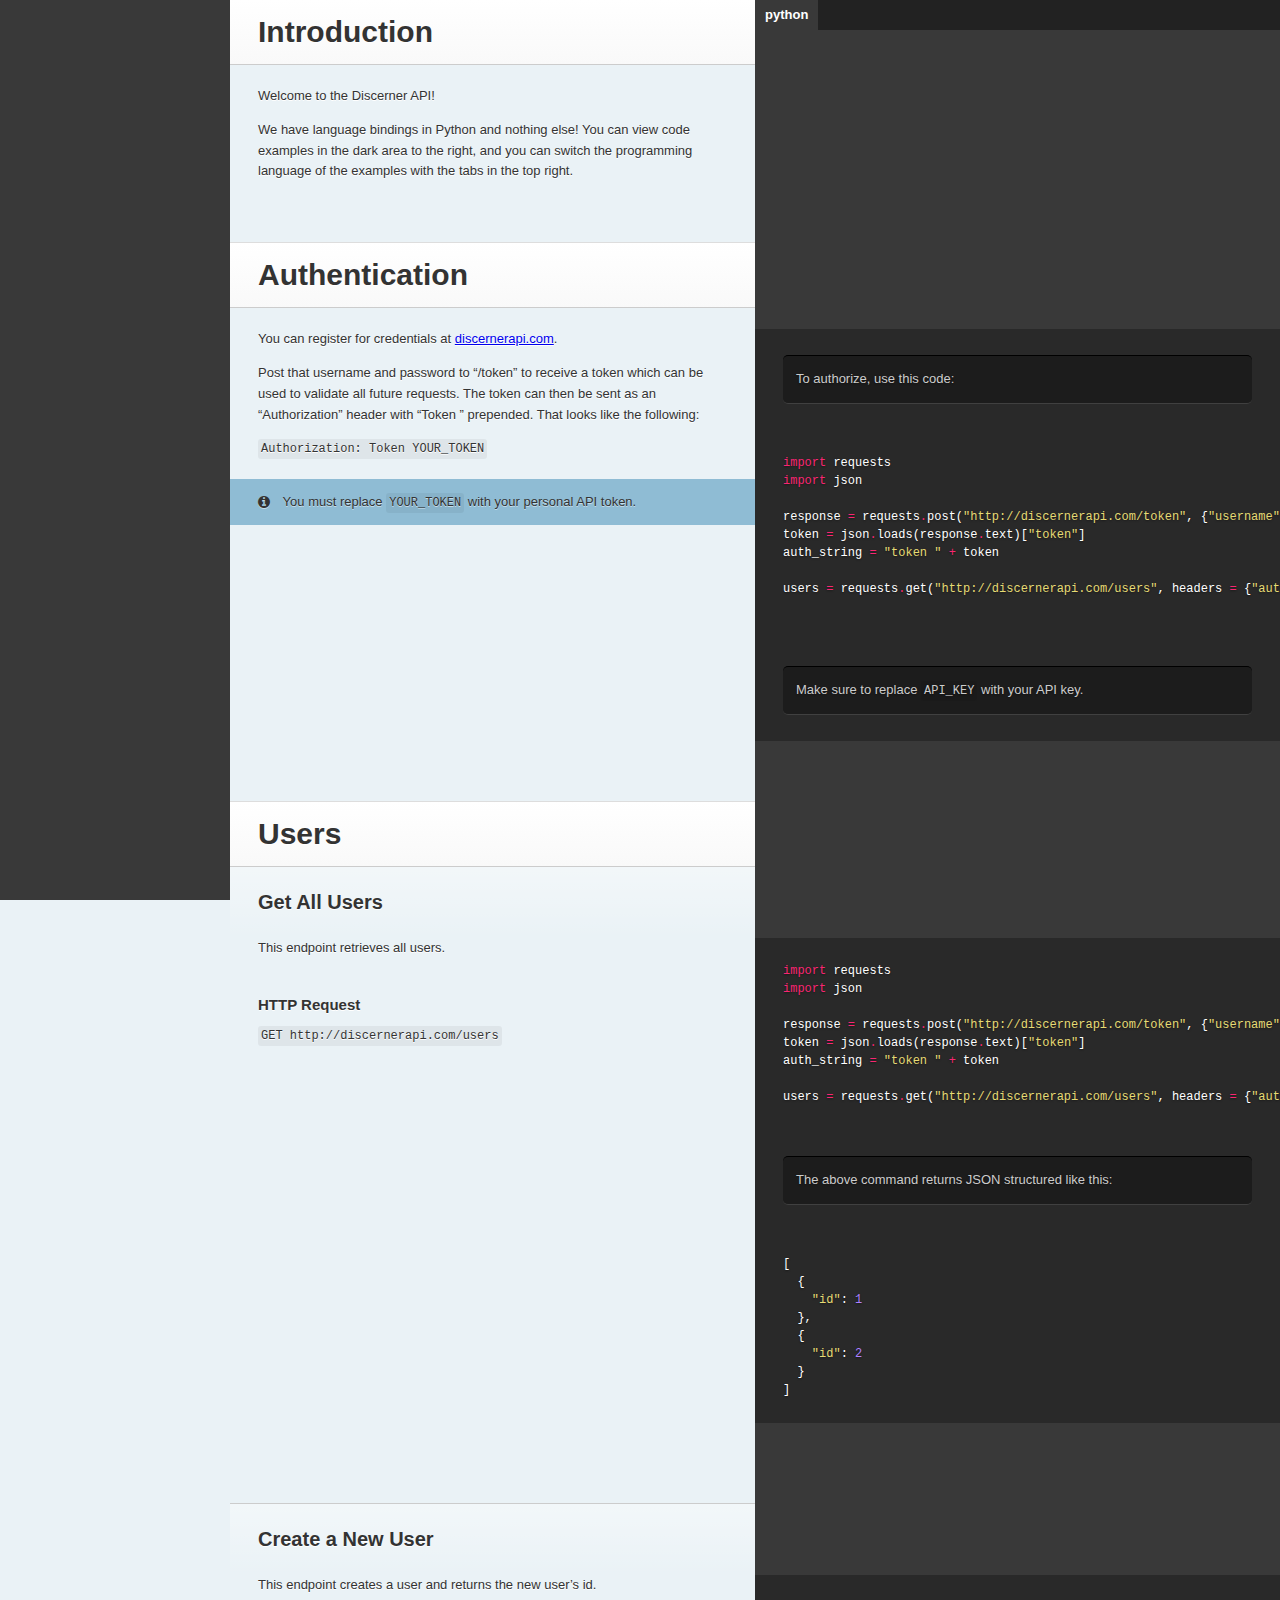
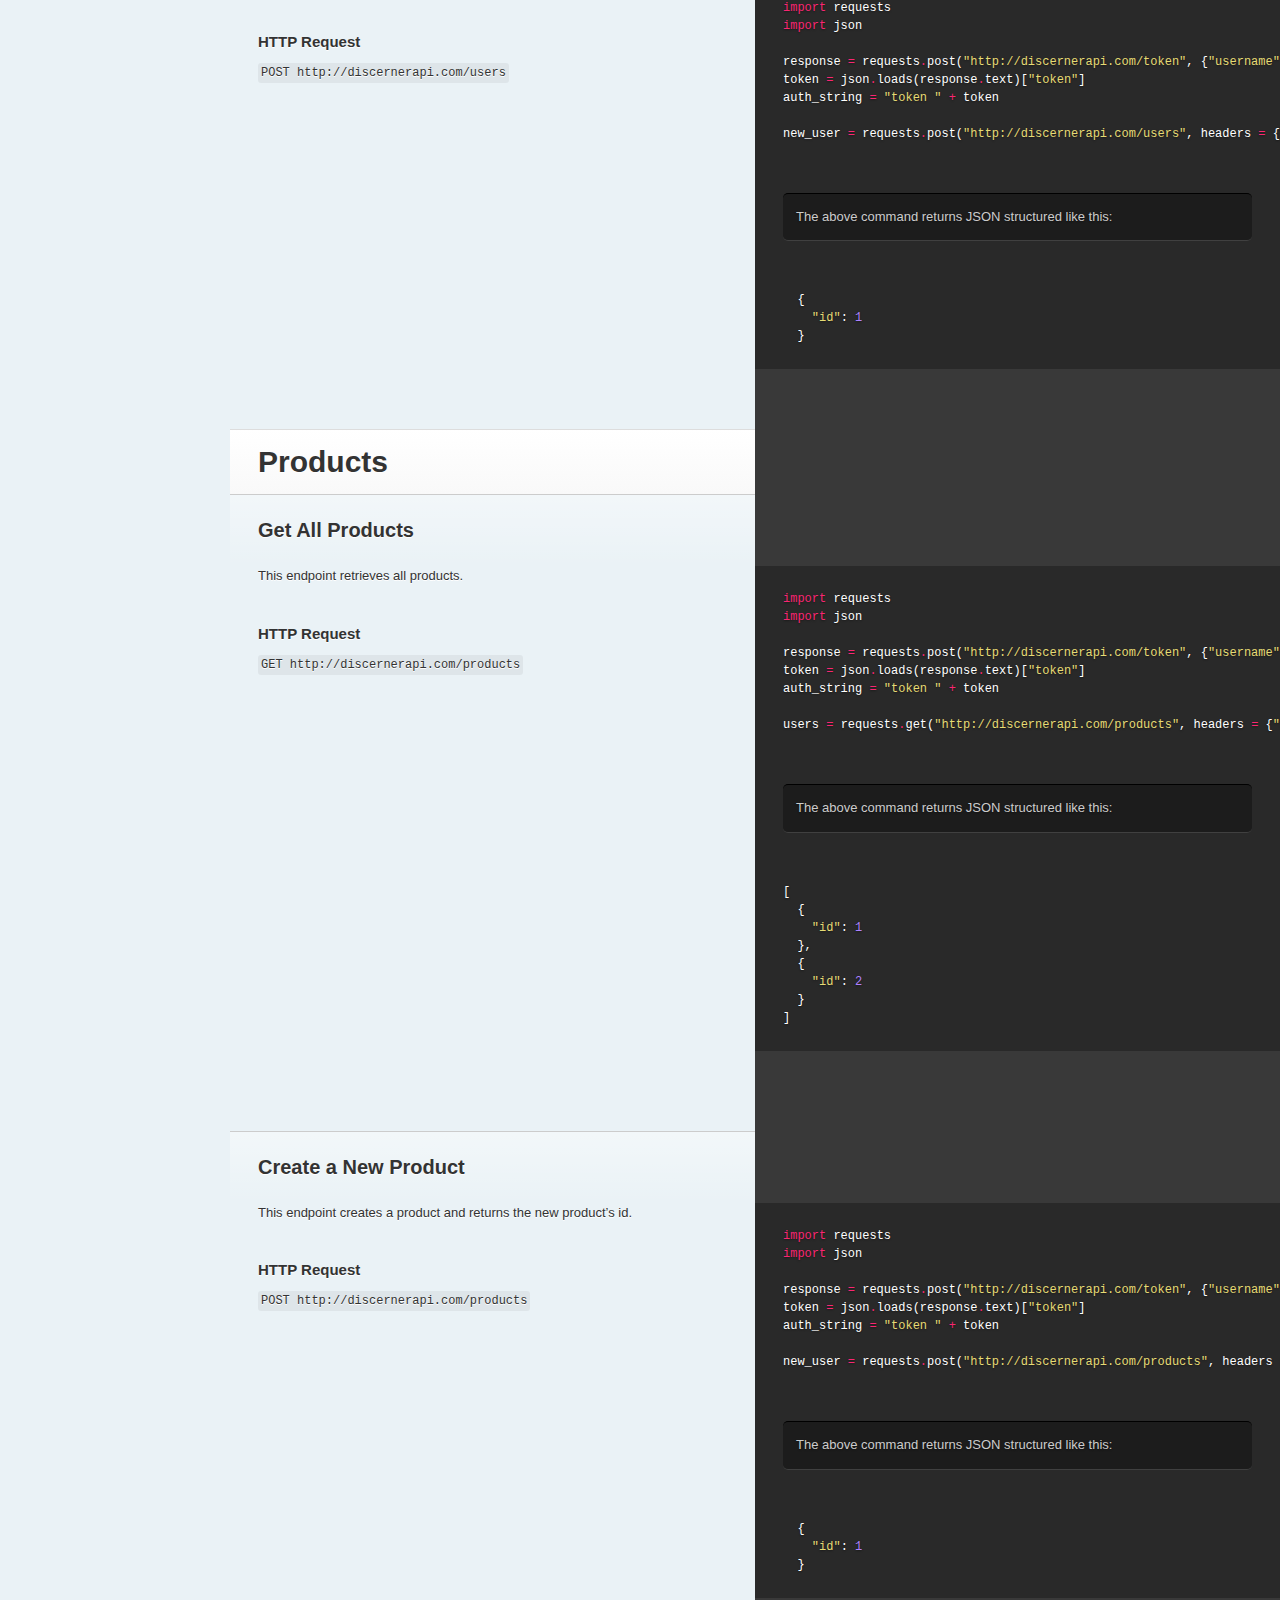
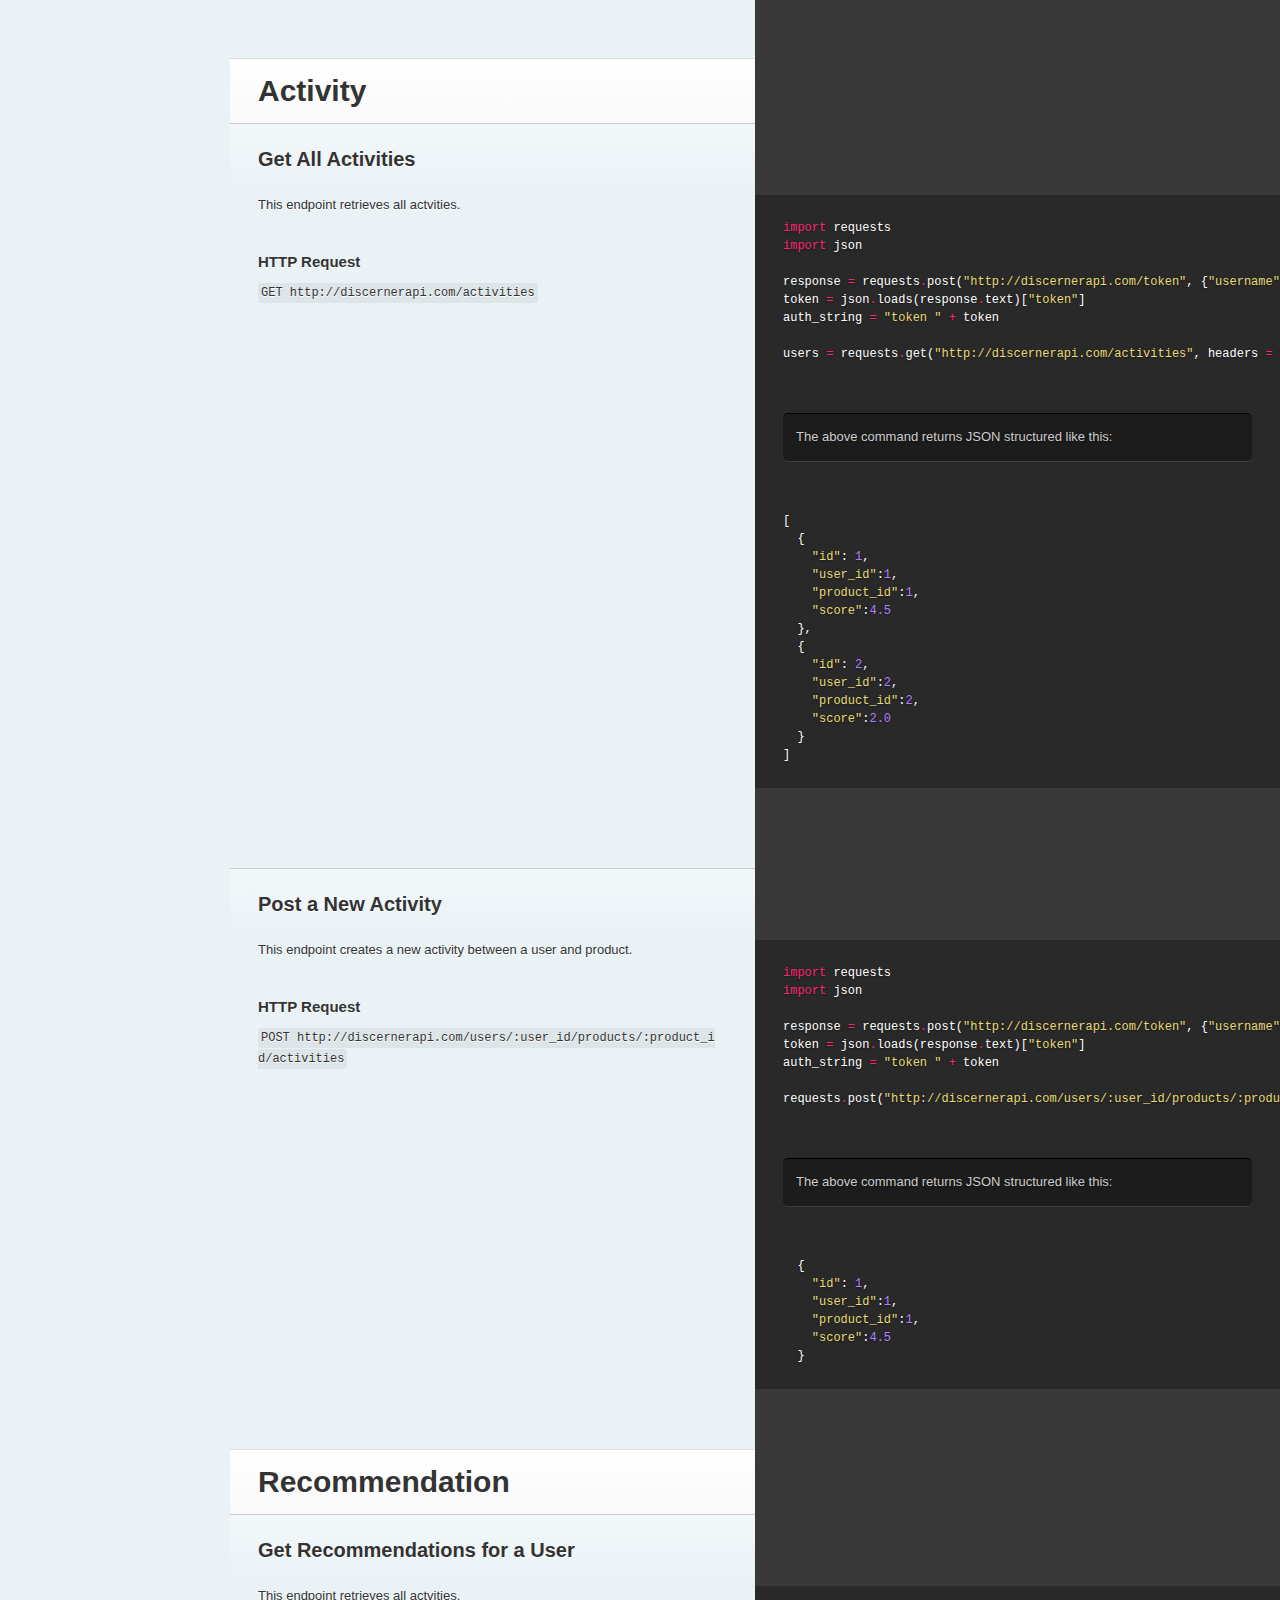
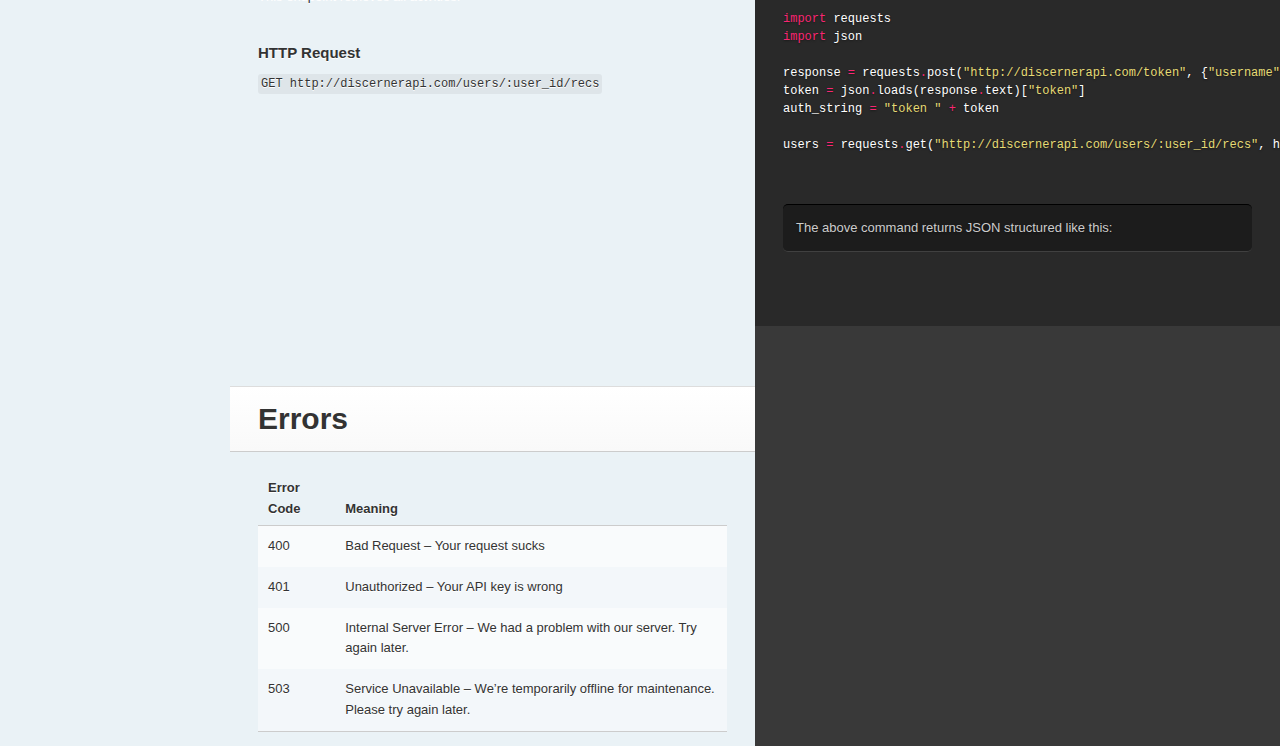
==== commit 660ebda9: "publish: Add Cody's work" ====
--- a/index.html
+++ b/index.html
@@ -208,7 +208,7 @@
       </span>
     </a>
     <div class="tocify-wrapper">
-      <img src="images/logo.png" alt="Logo" />
+      <a href="/"><img src="images/logo.png" alt="Logo" /></a>
         <div class="lang-selector">
               <a href="#" data-language-name="python">python</a>
         </div>
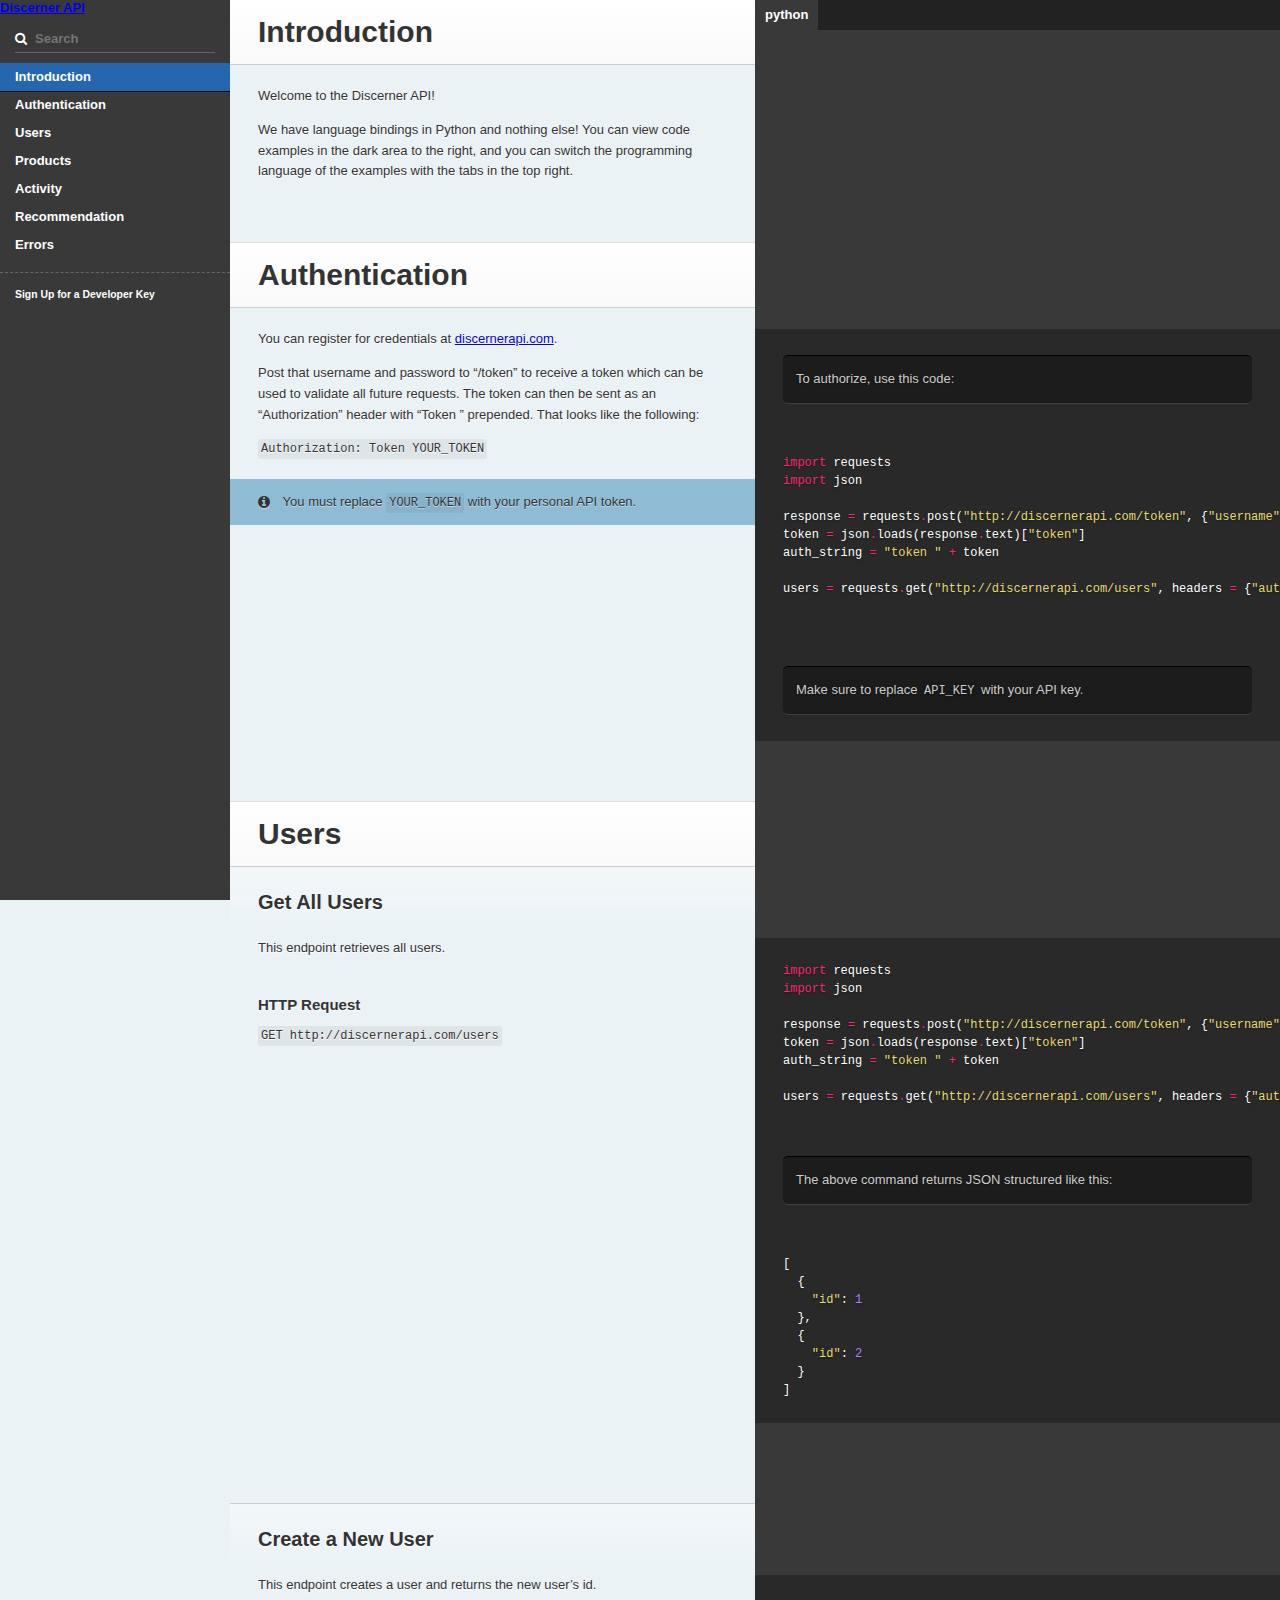
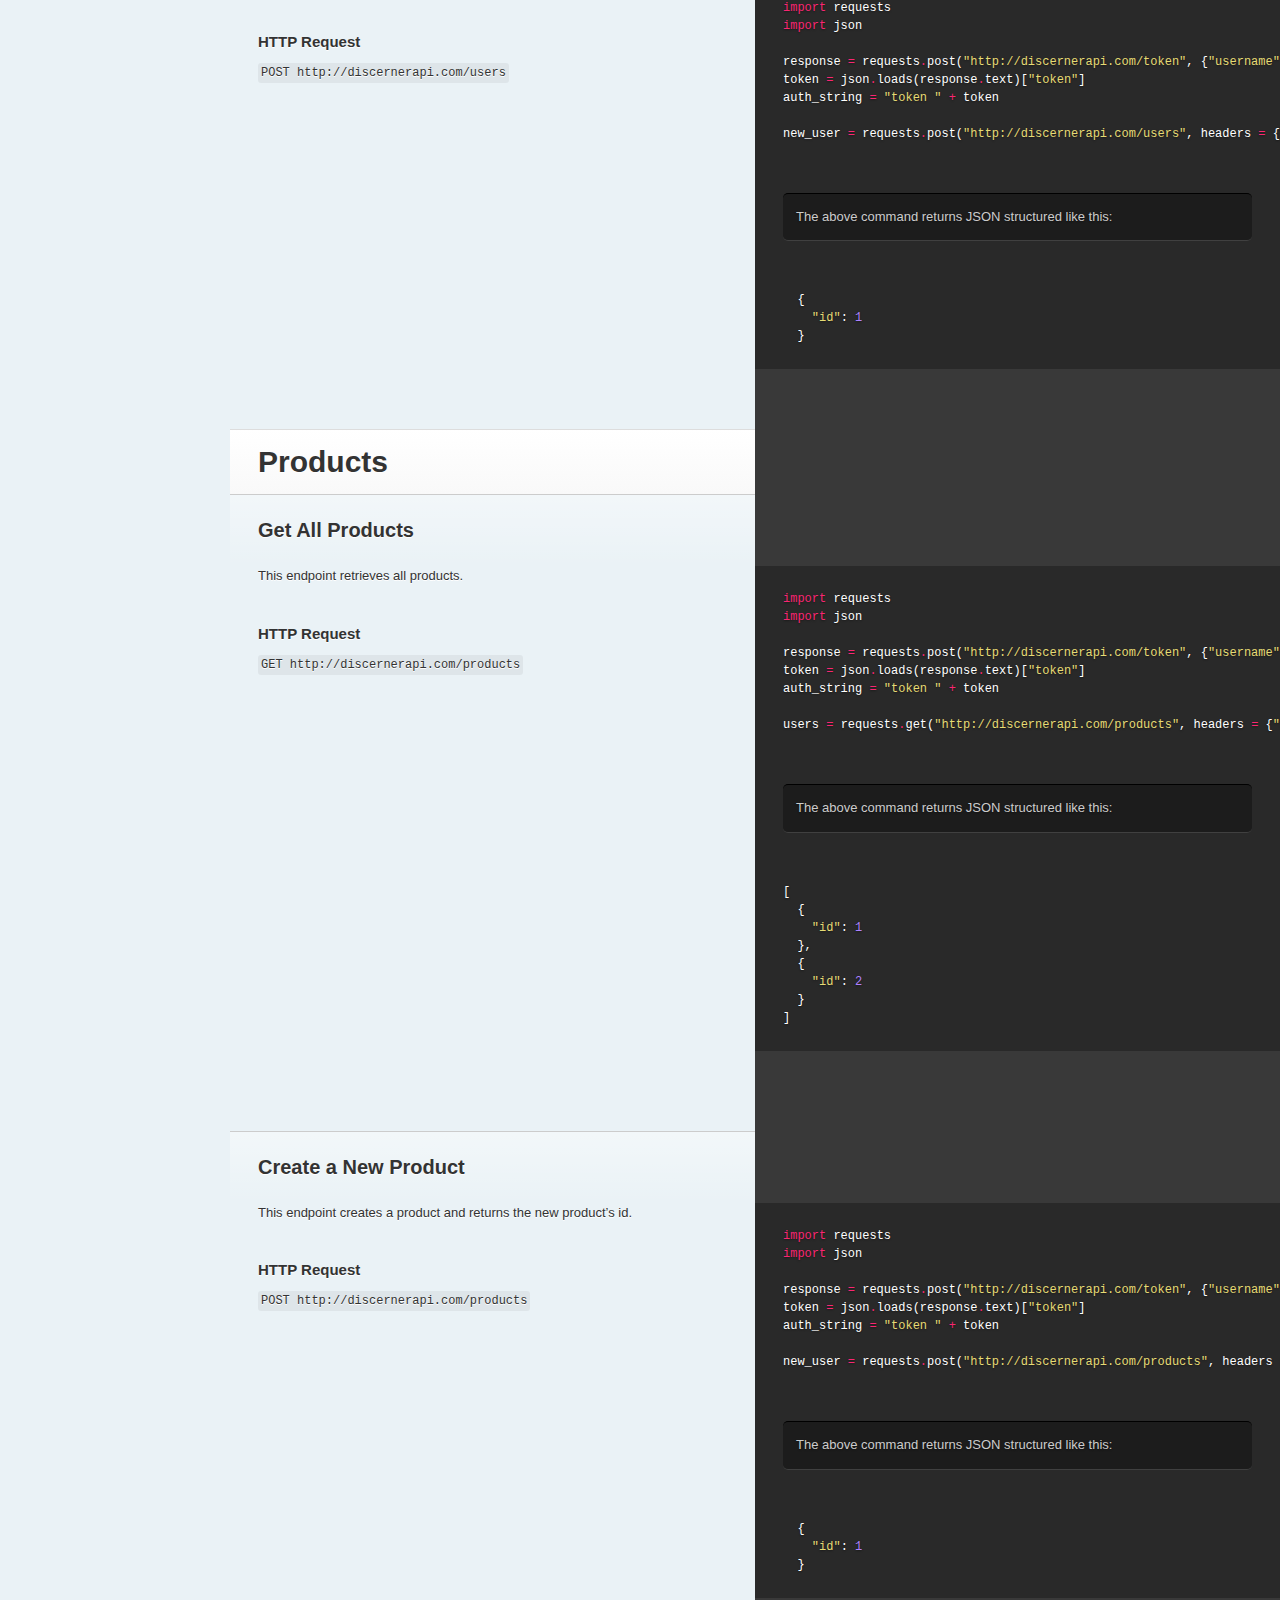
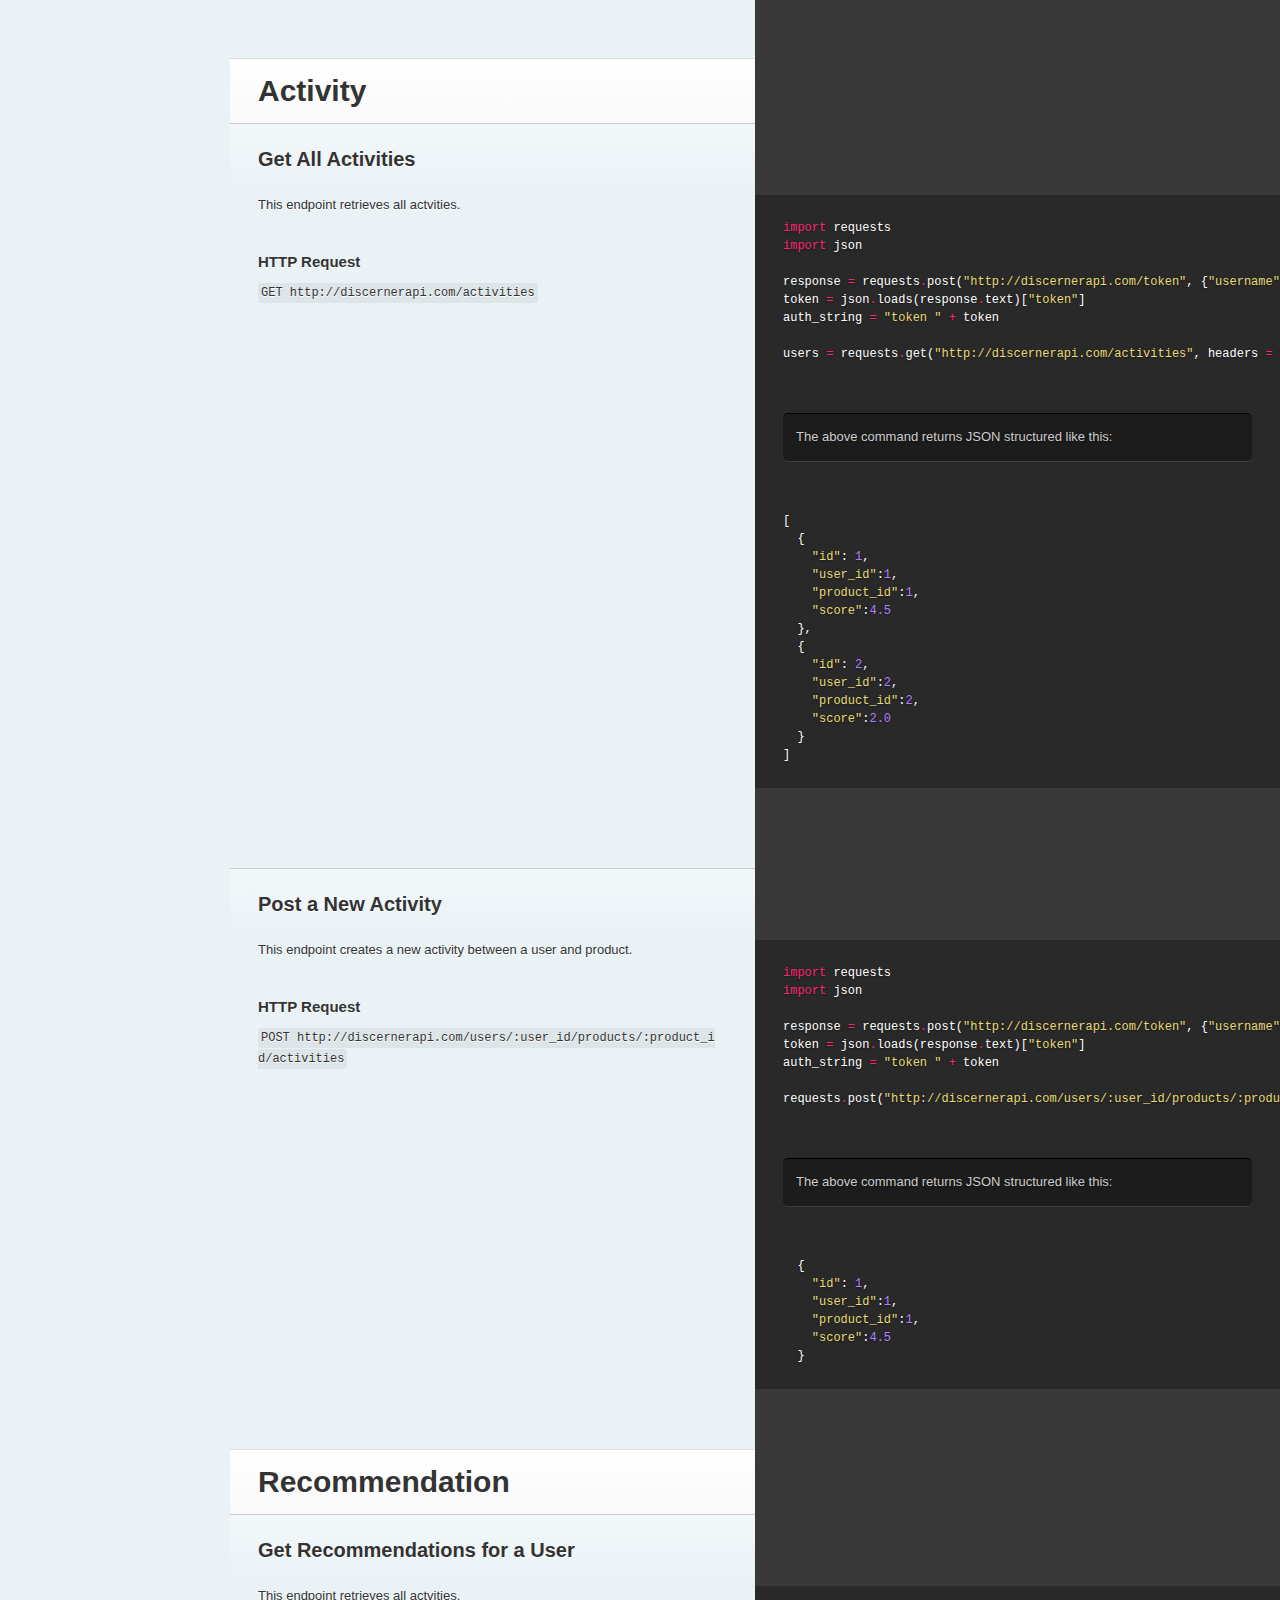
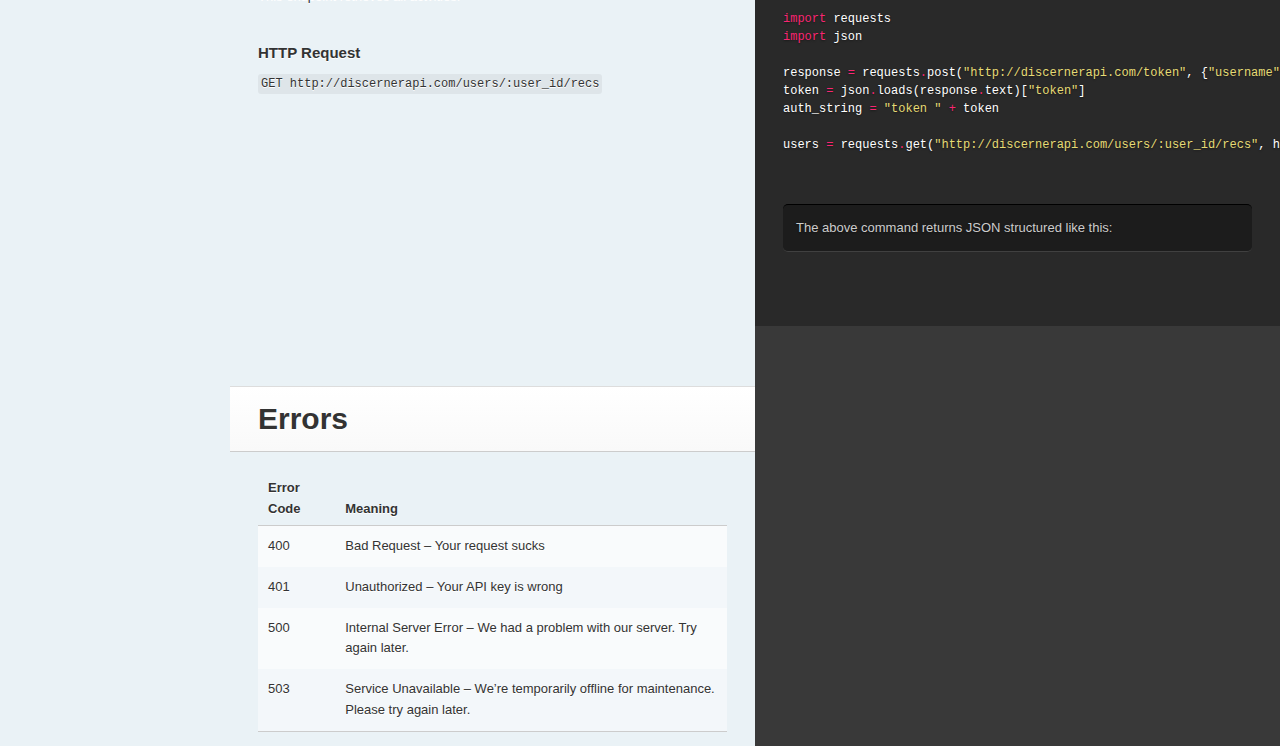
==== commit 31342c60: "publish: Add Cody's work" ====
--- a/index.html
+++ b/index.html
@@ -208,7 +208,7 @@
       </span>
     </a>
     <div class="tocify-wrapper">
-      <a href="/"><img src="images/logo.png" alt="Logo" /></a>
+      <a href="/">Discerner API</a>
         <div class="lang-selector">
               <a href="#" data-language-name="python">python</a>
         </div>
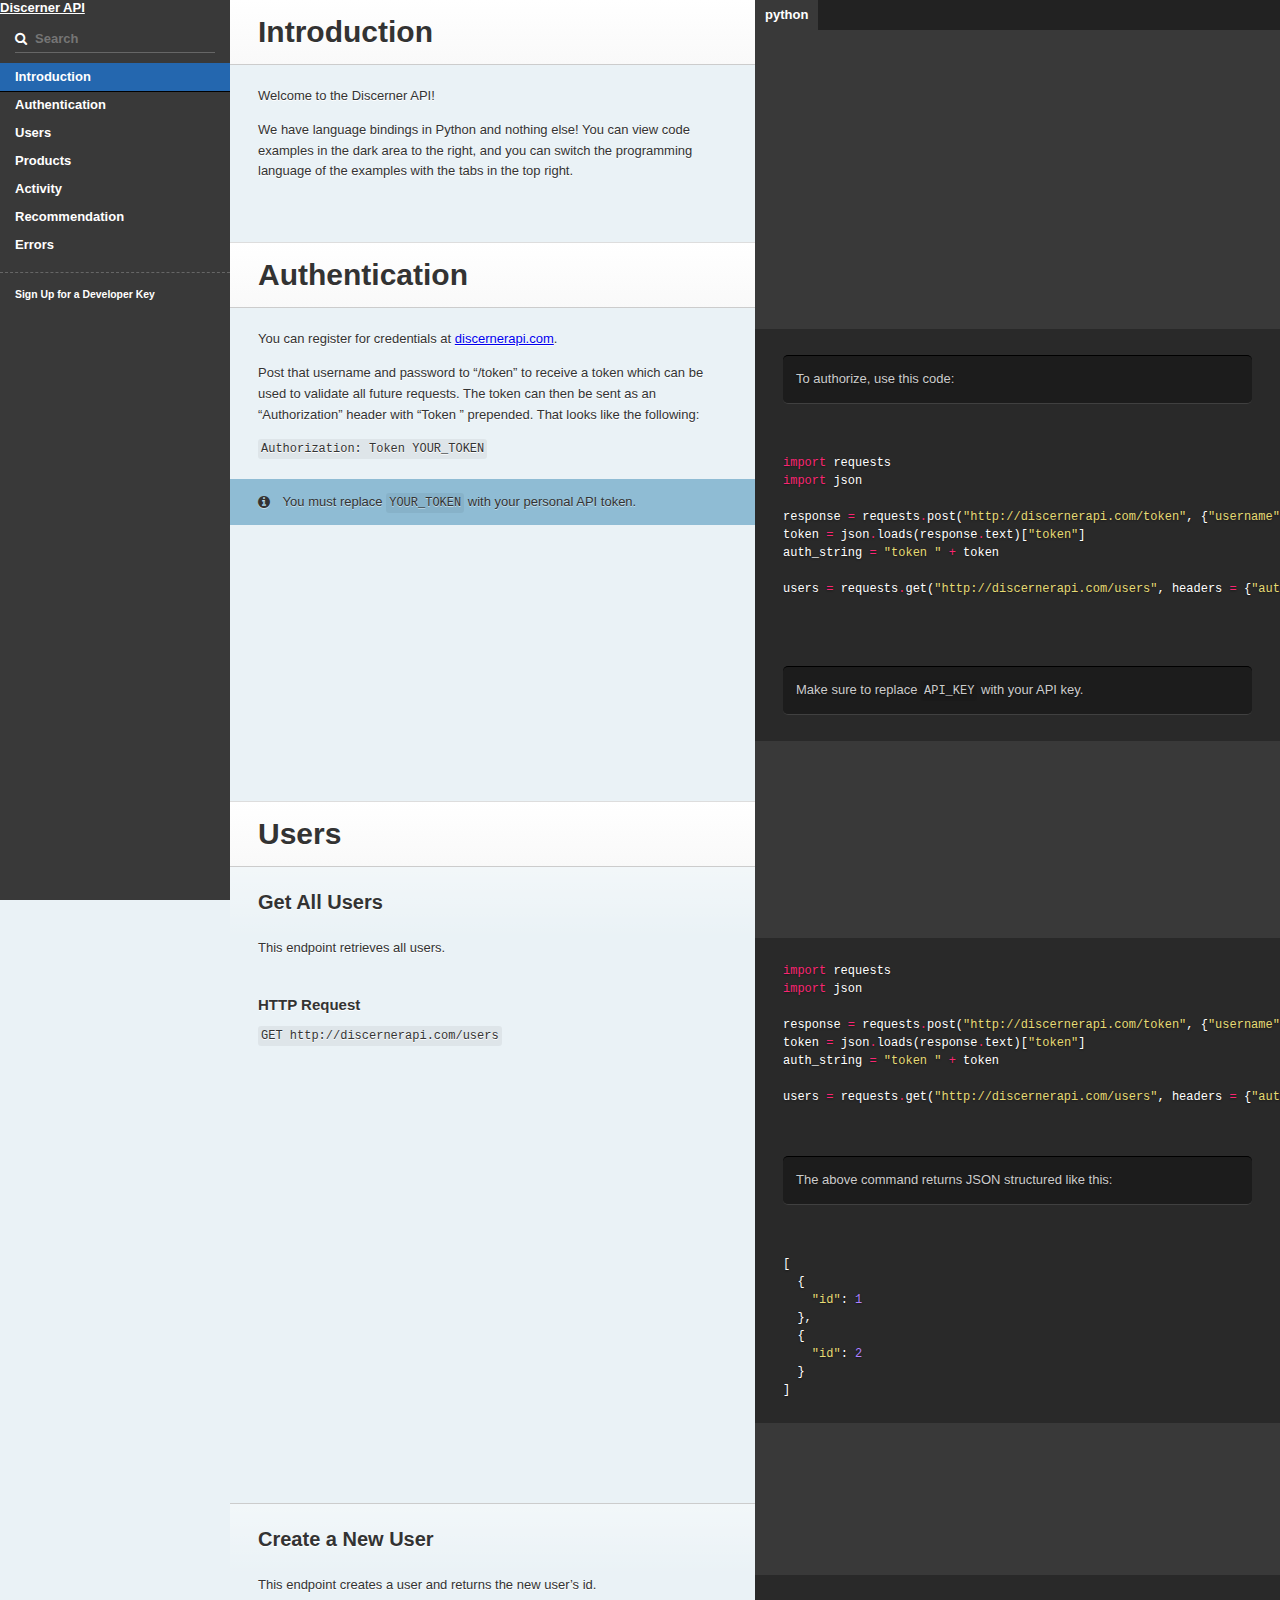
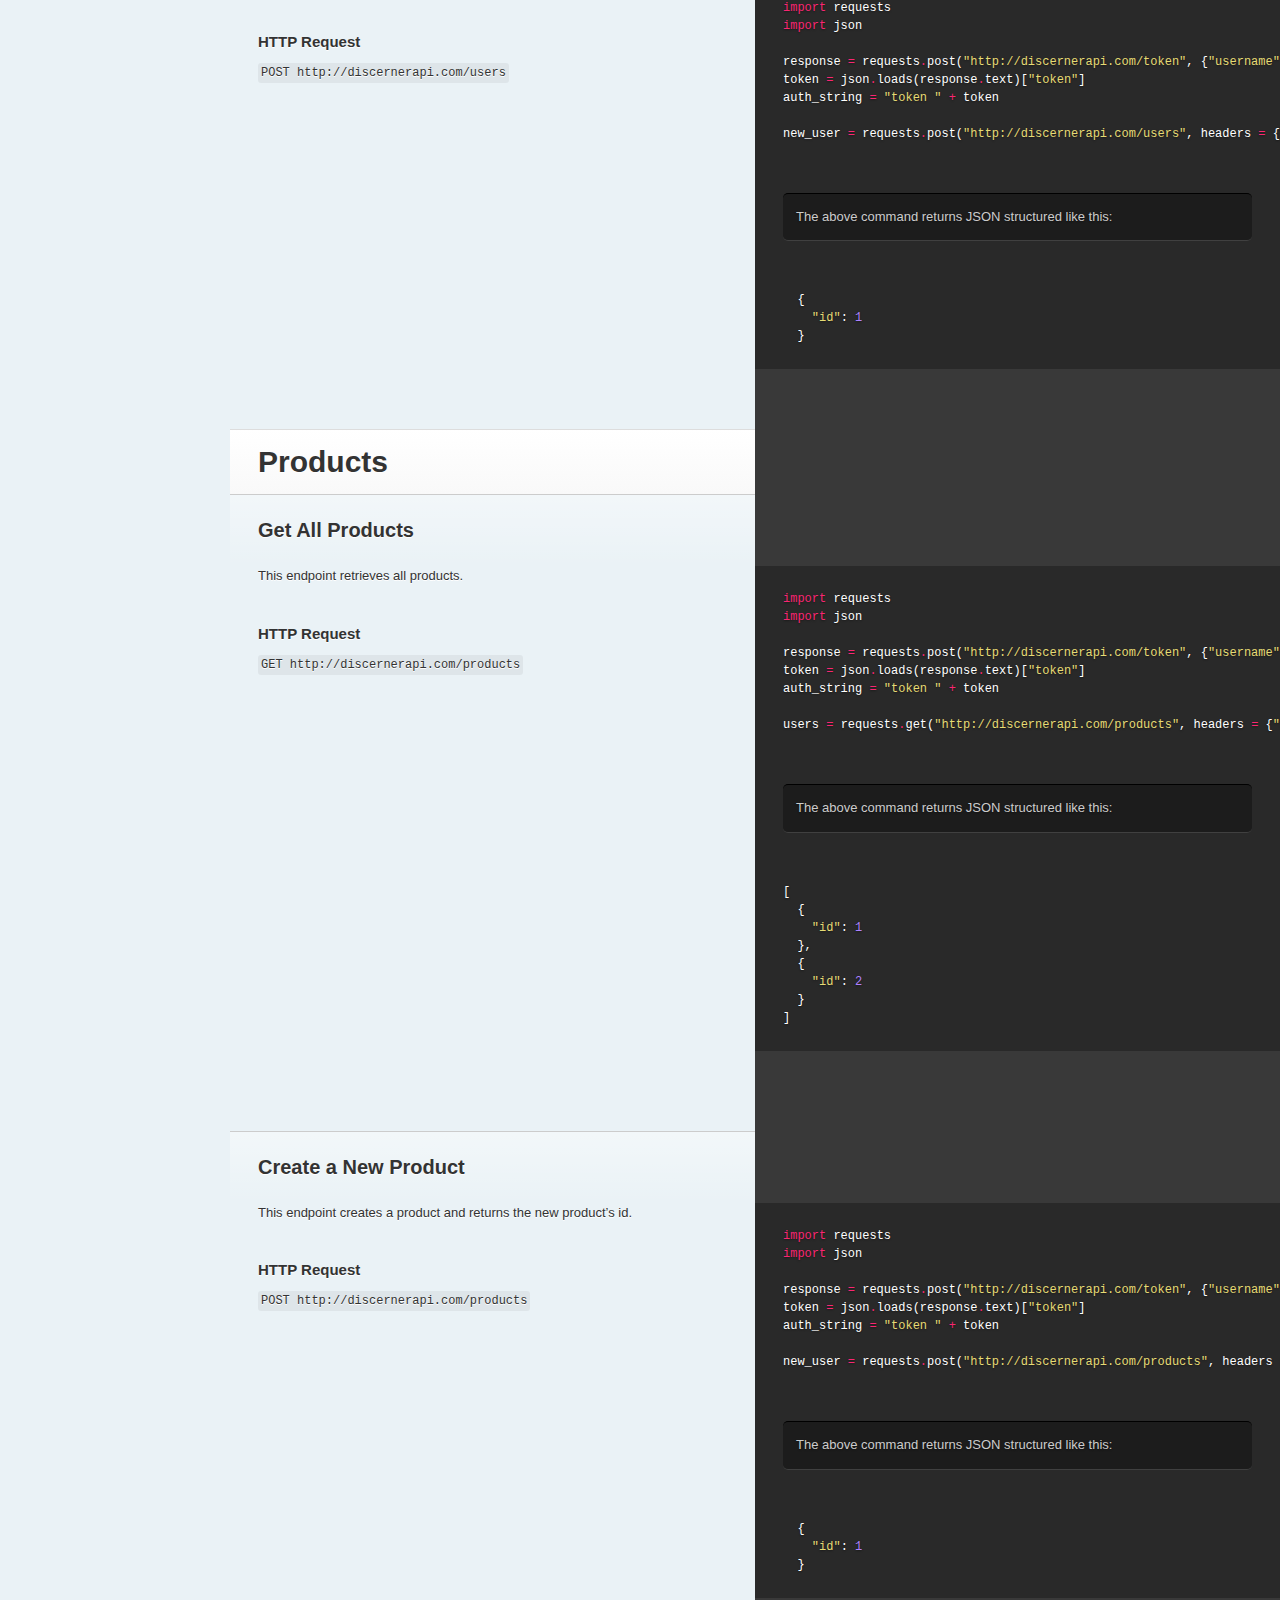
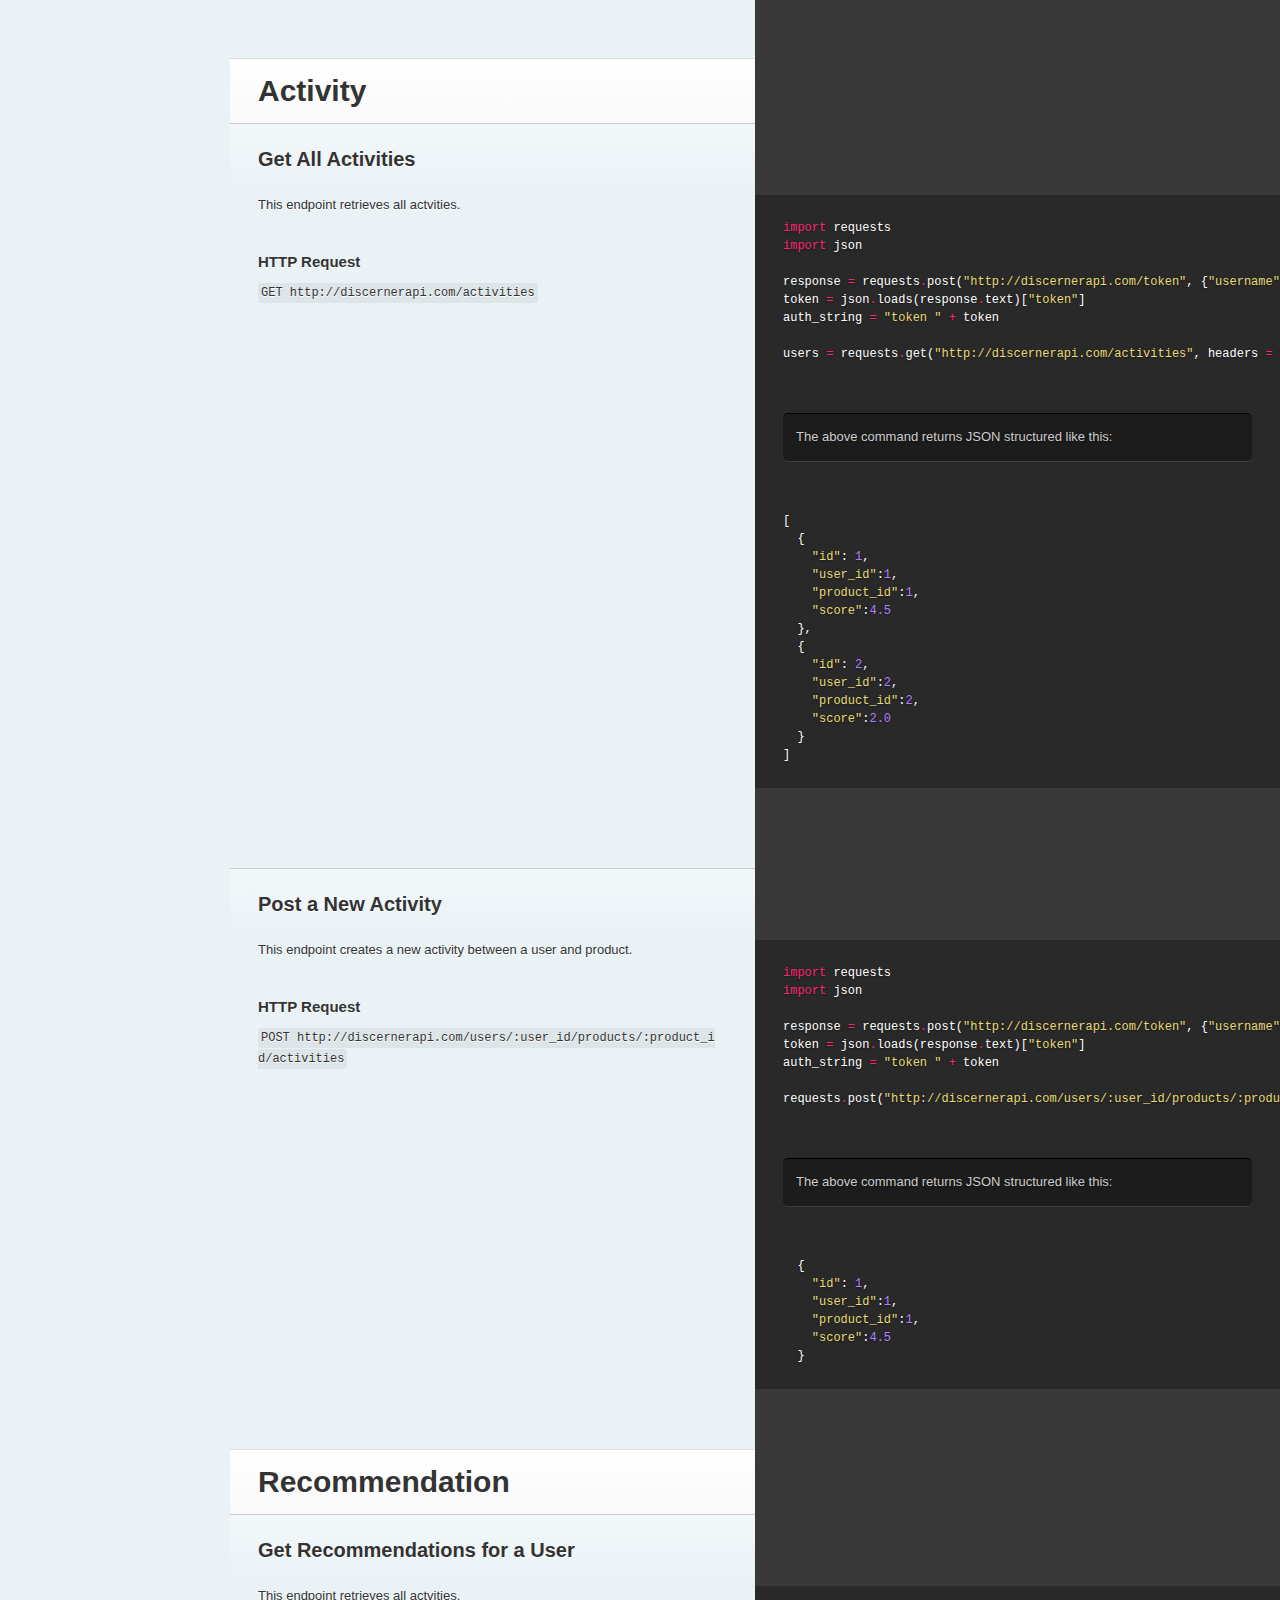
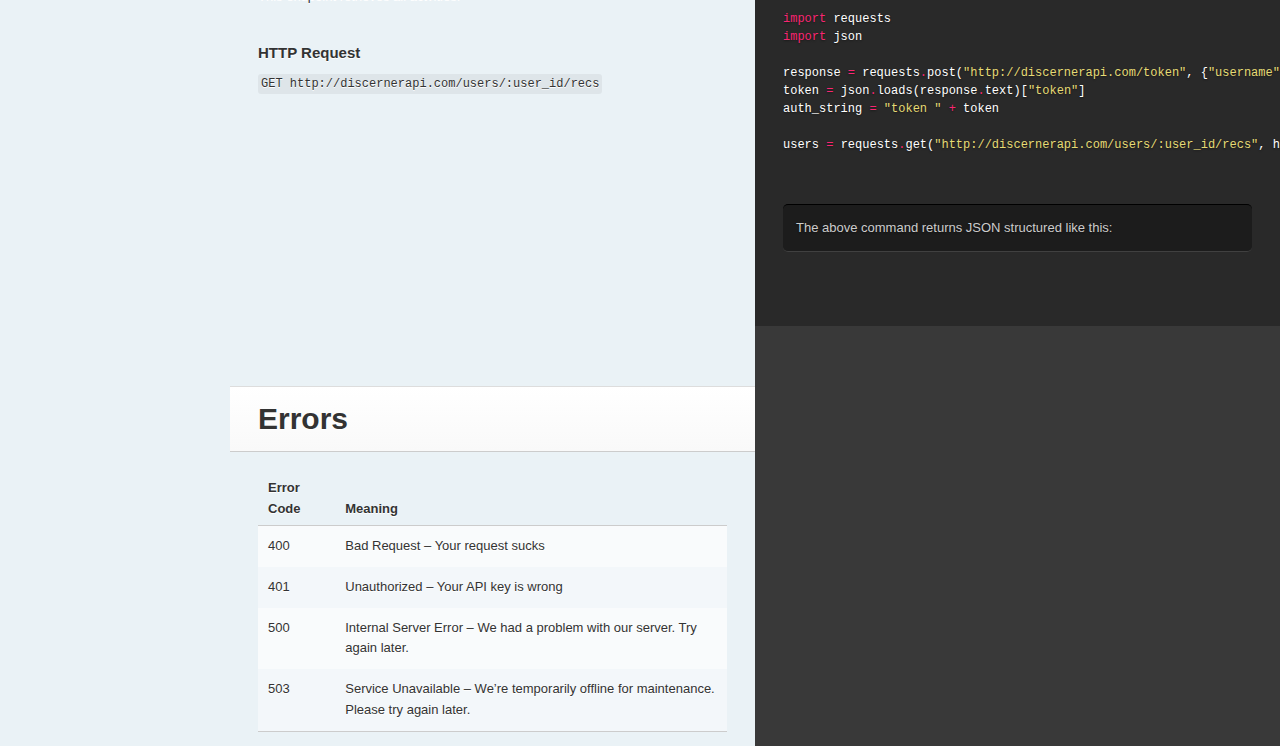
==== commit 452efdbf: "publish: Add Cody's work" ====
--- a/index.html
+++ b/index.html
@@ -208,7 +208,7 @@
       </span>
     </a>
     <div class="tocify-wrapper">
-      <a href="/">Discerner API</a>
+      <a href="/" class="logo">Discerner API</a>
         <div class="lang-selector">
               <a href="#" data-language-name="python">python</a>
         </div>
--- a/stylesheets/screen.css
+++ b/stylesheets/screen.css
@@ -1 +1 @@
-/*! normalize.css v3.0.2 | MIT License | git.io/normalize */html{font-family:sans-serif;-ms-text-size-adjust:100%;-webkit-text-size-adjust:100%}body{margin:0}article,aside,details,figcaption,figure,footer,header,hgroup,main,menu,nav,section,summary{display:block}audio,canvas,progress,video{display:inline-block;vertical-align:baseline}audio:not([controls]){display:none;height:0}[hidden],template{display:none}a{background-color:transparent}a:active,a:hover{outline:0}abbr[title]{border-bottom:1px dotted}b,strong{font-weight:bold}dfn{font-style:italic}h1{font-size:2em;margin:0.67em 0}mark{background:#ff0;color:#000}small{font-size:80%}sub,sup{font-size:75%;line-height:0;position:relative;vertical-align:baseline}sup{top:-0.5em}sub{bottom:-0.25em}img{border:0}svg:not(:root){overflow:hidden}figure{margin:1em 40px}hr{box-sizing:content-box;height:0}pre{overflow:auto}code,kbd,pre,samp{font-family:monospace, monospace;font-size:1em}button,input,optgroup,select,textarea{color:inherit;font:inherit;margin:0}button{overflow:visible}button,select{text-transform:none}button,html input[type="button"],input[type="reset"],input[type="submit"]{-webkit-appearance:button;cursor:pointer}button[disabled],html input[disabled]{cursor:default}button::-moz-focus-inner,input::-moz-focus-inner{border:0;padding:0}input{line-height:normal}input[type="checkbox"],input[type="radio"]{box-sizing:border-box;padding:0}input[type="number"]::-webkit-inner-spin-button,input[type="number"]::-webkit-outer-spin-button{height:auto}input[type="search"]{-webkit-appearance:textfield;box-sizing:content-box}input[type="search"]::-webkit-search-cancel-button,input[type="search"]::-webkit-search-decoration{-webkit-appearance:none}fieldset{border:1px solid #c0c0c0;margin:0 2px;padding:0.35em 0.625em 0.75em}legend{border:0;padding:0}textarea{overflow:auto}optgroup{font-weight:bold}table{border-collapse:collapse;border-spacing:0}td,th{padding:0}.content h1,.content h2,.content h3,.content h4,.content h5,.content h6,html,body{font-family:"Helvetica Neue", Helvetica, Arial, "Microsoft Yahei","微软雅黑", STXihei, "华文细黑", sans-serif;font-size:13px}.content h1,.content h2,.content h3,.content h4,.content h5,.content h6{font-weight:bold}.content code,.content pre{font-family:Consolas, Menlo, Monaco, "Lucida Console", "Liberation Mono", "DejaVu Sans Mono", "Bitstream Vera Sans Mono", "Courier New", monospace, serif;font-size:12px;line-height:1.5}.content code{word-break:break-all;-webkit-hyphens:auto;-ms-hyphens:auto;hyphens:auto}@font-face{font-family:'slate';src:url(../fonts/slate.eot?-syv14m);src:url(../fonts/slate.eot?#iefix-syv14m) format("embedded-opentype"),url(../fonts/slate.woff2?-syv14m) format("woff2"),url(../fonts/slate.woff?-syv14m) format("woff"),url(../fonts/slate.ttf?-syv14m) format("truetype"),url(../fonts/slate.svg?-syv14m#slate) format("svg");font-weight:normal;font-style:normal}.content aside.warning:before,.content aside.notice:before,.content aside.success:before,.tocify-wrapper>.search:before{font-family:'slate';speak:none;font-style:normal;font-weight:normal;font-variant:normal;text-transform:none;line-height:1}.content aside.warning:before{content:"\e600"}.content aside.notice:before{content:"\e602"}.content aside.success:before{content:"\e606"}.tocify-wrapper>.search:before{content:"\e607"}html,body{color:#333;padding:0;margin:0;-webkit-font-smoothing:antialiased;-moz-osx-font-smoothing:grayscale;background-color:#eaf2f6;height:100%;-webkit-text-size-adjust:none}#toc>ul>li>a>span{float:right;background-color:#2484FF;border-radius:40px;width:20px}.tocify-wrapper{transition:left 0.3s ease-in-out;overflow-y:auto;overflow-x:hidden;position:fixed;z-index:30;top:0;left:0;bottom:0;width:230px;background-color:#393939;font-size:13px;font-weight:bold}.tocify-wrapper .lang-selector{display:none}.tocify-wrapper .lang-selector a{padding-top:0.5em;padding-bottom:0.5em}.tocify-wrapper>img{display:block;max-width:100%}.tocify-wrapper>.search{position:relative}.tocify-wrapper>.search input{background:#393939;border-width:0 0 1px 0;border-color:#666;padding:6px 0 6px 20px;box-sizing:border-box;margin:10px 15px;width:200px;outline:none;color:#fff;border-radius:0}.tocify-wrapper>.search:before{position:absolute;top:17px;left:15px;color:#fff}.tocify-wrapper img+.tocify,.tocify-wrapper .lang-selector+.tocify{margin-top:20px}.tocify-wrapper .search-results{margin-top:0;box-sizing:border-box;height:0;overflow-y:auto;overflow-x:hidden;transition-property:height, margin;transition-duration:180ms;transition-timing-function:ease-in-out;background:linear-gradient(to bottom, rgba(0,0,0,0.2), transparent 8px),linear-gradient(to top, rgba(0,0,0,0.2), transparent 8px),linear-gradient(to bottom, #000, transparent 1.5px),linear-gradient(to top, #939393, rgba(147,147,147,0) 1.5px),#262626}.tocify-wrapper .search-results.visible{height:30%;margin-bottom:1em}.tocify-wrapper .search-results li{margin:1em 15px;line-height:1}.tocify-wrapper .search-results a{color:#fff;text-decoration:none}.tocify-wrapper .search-results a:hover{text-decoration:underline}.tocify-wrapper .tocify-item>a,.tocify-wrapper .toc-footer li{padding:0 15px 0 15px;display:block;overflow-x:hidden;white-space:nowrap;text-overflow:ellipsis}.tocify-wrapper ul,.tocify-wrapper li{list-style:none;margin:0;padding:0;line-height:28px}.tocify-wrapper li{color:#fff;transition-property:background;transition-timing-function:linear;transition-duration:230ms}.tocify-wrapper .tocify-focus{box-shadow:0px 1px 0px #000;background-color:#2467af;color:#fff}.tocify-wrapper .tocify-subheader{display:none;background-color:#262626;font-weight:500;background:linear-gradient(to bottom, rgba(0,0,0,0.2), transparent 8px),linear-gradient(to top, rgba(0,0,0,0.2), transparent 8px),linear-gradient(to bottom, #000, transparent 1.5px),linear-gradient(to top, #939393, rgba(147,147,147,0) 1.5px),#262626}.tocify-wrapper .tocify-subheader .tocify-item>a{padding-left:25px;font-size:12px}.tocify-wrapper .tocify-subheader>li:last-child{box-shadow:none}.tocify-wrapper .toc-footer{padding:1em 0;margin-top:1em;border-top:1px dashed #666}.tocify-wrapper .toc-footer li,.tocify-wrapper .toc-footer a{color:#fff;text-decoration:none}.tocify-wrapper .toc-footer a:hover{text-decoration:underline}.tocify-wrapper .toc-footer li{font-size:0.8em;line-height:1.7;text-decoration:none}#nav-button{padding:0 1.5em 5em 0;display:none;position:fixed;top:0;left:0;z-index:100;color:#000;text-decoration:none;font-weight:bold;opacity:0.7;line-height:16px;transition:left 0.3s ease-in-out}#nav-button span{display:block;padding:6px 6px 6px;background-color:rgba(234,242,246,0.7);transform-origin:0 0;transform:rotate(-90deg) translate(-100%, 0);border-radius:0 0 0 5px}#nav-button img{height:16px;vertical-align:bottom}#nav-button:hover{opacity:1}#nav-button.open{left:230px}.page-wrapper{margin-left:230px;position:relative;z-index:10;background-color:#eaf2f6;min-height:100%;padding-bottom:1px}.page-wrapper .dark-box{width:50%;background-color:#393939;position:absolute;right:0;top:0;bottom:0}.page-wrapper .lang-selector{position:fixed;z-index:50;border-bottom:5px solid #393939}.lang-selector{background-color:#222;width:100%;font-weight:bold}.lang-selector a{display:block;float:left;color:#fff;text-decoration:none;padding:0 10px;line-height:30px;outline:0}.lang-selector a:active,.lang-selector a:focus{background-color:#111;color:#fff}.lang-selector a.active{background-color:#393939;color:#fff}.lang-selector:after{content:'';clear:both;display:block}.content{position:relative;z-index:30}.content:after{content:'';display:block;clear:both}.content>h1,.content>h2,.content>h3,.content>h4,.content>h5,.content>h6,.content>p,.content>table,.content>ul,.content>ol,.content>aside,.content>dl{margin-right:50%;padding:0 28px;box-sizing:border-box;display:block;text-shadow:0px 1px 0px #fff}.content>ul,.content>ol{padding-left:43px}.content>h1,.content>h2,.content>div{clear:both}.content h1{font-size:30px;padding-top:0.5em;padding-bottom:0.5em;border-bottom:1px solid #ccc;margin-bottom:21px;margin-top:2em;border-top:1px solid #ddd;background-image:linear-gradient(to bottom, #fff, #f9f9f9)}.content h1:first-child,.content div:first-child+h1{border-top-width:0;margin-top:0}.content h2{font-size:20px;margin-top:4em;margin-bottom:0;border-top:1px solid #ccc;padding-top:1.2em;padding-bottom:1.2em;background-image:linear-gradient(to bottom, rgba(255,255,255,0.4), rgba(255,255,255,0))}.content h1+h2,.content h1+div+h2{margin-top:-21px;border-top:none}.content h3,.content h4,.content h5,.content h6{font-size:15px;margin-top:2.5em;margin-bottom:0.8em}.content h4,.content h5,.content h6{font-size:10px}.content hr{margin:2em 0;border-top:2px solid #393939;border-bottom:2px solid #eaf2f6}.content table{margin-bottom:1em;overflow:auto}.content table th,.content table td{text-align:left;vertical-align:top;line-height:1.6}.content table th{padding:5px 10px;border-bottom:1px solid #ccc;vertical-align:bottom}.content table td{padding:10px}.content table tr:last-child{border-bottom:1px solid #ccc}.content table tr:nth-child(odd)>td{background-color:#f9fbfc}.content table tr:nth-child(even)>td{background-color:#f3f7fa}.content dt{font-weight:bold}.content dd{margin-left:15px}.content p,.content li,.content dt,.content dd{line-height:1.6;margin-top:0}.content img{max-width:100%}.content code{background-color:rgba(0,0,0,0.05);padding:3px;border-radius:3px}.content pre>code{background-color:transparent;padding:0}.content aside{padding-top:1em;padding-bottom:1em;text-shadow:0 1px 0 #c6dde9;margin-top:1.5em;margin-bottom:1.5em;background:#8fbcd4;line-height:1.6}.content aside.warning{background-color:#c97a7e;text-shadow:0 1px 0 #dfb0b3}.content aside.success{background-color:#6ac174;text-shadow:0 1px 0 #a0d7a6}.content aside:before{vertical-align:middle;padding-right:0.5em;font-size:14px}.content .search-highlight{padding:2px;margin:-2px;border-radius:4px;border:1px solid #F7E633;text-shadow:1px 1px 0 #666;background:linear-gradient(to top left, #F7E633 0%, #F1D32F 100%)}.content pre,.content blockquote{background-color:#292929;color:#fff;padding:2em 28px;margin:0;width:50%;float:right;clear:right;box-sizing:border-box;text-shadow:0px 1px 2px rgba(0,0,0,0.4)}.content pre>p,.content blockquote>p{margin:0}.content pre a,.content blockquote a{color:#fff;text-decoration:none;border-bottom:dashed 1px #ccc}.content blockquote>p{background-color:#1c1c1c;border-radius:5px;padding:13px;color:#ccc;border-top:1px solid #000;border-bottom:1px solid #404040}@media (max-width: 930px){.tocify-wrapper{left:-230px}.tocify-wrapper.open{left:0}.page-wrapper{margin-left:0}#nav-button{display:block}.tocify-wrapper .tocify-item>a{padding-top:0.3em;padding-bottom:0.3em}}@media (max-width: 700px){.dark-box{display:none}.content>h1,.content>h2,.content>h3,.content>h4,.content>h5,.content>h6,.content>p,.content>table,.content>ul,.content>ol,.content>aside,.content>dl{margin-right:0}.tocify-wrapper .lang-selector{display:block}.page-wrapper .lang-selector{display:none}.content pre,.content blockquote{width:auto;float:none}.content>pre+h1,.content>blockquote+h1,.content>pre+h2,.content>blockquote+h2,.content>pre+h3,.content>blockquote+h3,.content>pre+h4,.content>blockquote+h4,.content>pre+h5,.content>blockquote+h5,.content>pre+h6,.content>blockquote+h6,.content>pre+p,.content>blockquote+p,.content>pre+table,.content>blockquote+table,.content>pre+ul,.content>blockquote+ul,.content>pre+ol,.content>blockquote+ol,.content>pre+aside,.content>blockquote+aside,.content>pre+dl,.content>blockquote+dl{margin-top:28px}}.highlight .c,.highlight .cm,.highlight .c1,.highlight .cs{color:#909090}.highlight,.highlight .w{background-color:#292929}+/*! normalize.css v3.0.2 | MIT License | git.io/normalize */html{font-family:sans-serif;-ms-text-size-adjust:100%;-webkit-text-size-adjust:100%}body{margin:0}article,aside,details,figcaption,figure,footer,header,hgroup,main,menu,nav,section,summary{display:block}audio,canvas,progress,video{display:inline-block;vertical-align:baseline}audio:not([controls]){display:none;height:0}[hidden],template{display:none}a{background-color:transparent}a:active,a:hover{outline:0}abbr[title]{border-bottom:1px dotted}b,strong{font-weight:bold}dfn{font-style:italic}h1{font-size:2em;margin:0.67em 0}mark{background:#ff0;color:#000}small{font-size:80%}sub,sup{font-size:75%;line-height:0;position:relative;vertical-align:baseline}sup{top:-0.5em}sub{bottom:-0.25em}img{border:0}svg:not(:root){overflow:hidden}figure{margin:1em 40px}hr{box-sizing:content-box;height:0}pre{overflow:auto}code,kbd,pre,samp{font-family:monospace, monospace;font-size:1em}button,input,optgroup,select,textarea{color:inherit;font:inherit;margin:0}button{overflow:visible}button,select{text-transform:none}button,html input[type="button"],input[type="reset"],input[type="submit"]{-webkit-appearance:button;cursor:pointer}button[disabled],html input[disabled]{cursor:default}button::-moz-focus-inner,input::-moz-focus-inner{border:0;padding:0}input{line-height:normal}input[type="checkbox"],input[type="radio"]{box-sizing:border-box;padding:0}input[type="number"]::-webkit-inner-spin-button,input[type="number"]::-webkit-outer-spin-button{height:auto}input[type="search"]{-webkit-appearance:textfield;box-sizing:content-box}input[type="search"]::-webkit-search-cancel-button,input[type="search"]::-webkit-search-decoration{-webkit-appearance:none}fieldset{border:1px solid #c0c0c0;margin:0 2px;padding:0.35em 0.625em 0.75em}legend{border:0;padding:0}textarea{overflow:auto}optgroup{font-weight:bold}table{border-collapse:collapse;border-spacing:0}td,th{padding:0}.content h1,.content h2,.content h3,.content h4,.content h5,.content h6,html,body{font-family:"Helvetica Neue", Helvetica, Arial, "Microsoft Yahei","微软雅黑", STXihei, "华文细黑", sans-serif;font-size:13px}.content h1,.content h2,.content h3,.content h4,.content h5,.content h6{font-weight:bold}.content code,.content pre{font-family:Consolas, Menlo, Monaco, "Lucida Console", "Liberation Mono", "DejaVu Sans Mono", "Bitstream Vera Sans Mono", "Courier New", monospace, serif;font-size:12px;line-height:1.5}.content code{word-break:break-all;-webkit-hyphens:auto;-ms-hyphens:auto;hyphens:auto}@font-face{font-family:'slate';src:url(../fonts/slate.eot?-syv14m);src:url(../fonts/slate.eot?#iefix-syv14m) format("embedded-opentype"),url(../fonts/slate.woff2?-syv14m) format("woff2"),url(../fonts/slate.woff?-syv14m) format("woff"),url(../fonts/slate.ttf?-syv14m) format("truetype"),url(../fonts/slate.svg?-syv14m#slate) format("svg");font-weight:normal;font-style:normal}.content aside.warning:before,.content aside.notice:before,.content aside.success:before,.tocify-wrapper>.search:before{font-family:'slate';speak:none;font-style:normal;font-weight:normal;font-variant:normal;text-transform:none;line-height:1}.content aside.warning:before{content:"\e600"}.content aside.notice:before{content:"\e602"}.content aside.success:before{content:"\e606"}.tocify-wrapper>.search:before{content:"\e607"}html,body{color:#333;padding:0;margin:0;-webkit-font-smoothing:antialiased;-moz-osx-font-smoothing:grayscale;background-color:#eaf2f6;height:100%;-webkit-text-size-adjust:none}.logo{height:100px;color:#FFF}#toc>ul>li>a>span{float:right;background-color:#2484FF;border-radius:40px;width:20px}.tocify-wrapper{transition:left 0.3s ease-in-out;overflow-y:auto;overflow-x:hidden;position:fixed;z-index:30;top:0;left:0;bottom:0;width:230px;background-color:#393939;font-size:13px;font-weight:bold}.tocify-wrapper .lang-selector{display:none}.tocify-wrapper .lang-selector a{padding-top:0.5em;padding-bottom:0.5em}.tocify-wrapper>img{display:block;max-width:100%}.tocify-wrapper>.search{position:relative}.tocify-wrapper>.search input{background:#393939;border-width:0 0 1px 0;border-color:#666;padding:6px 0 6px 20px;box-sizing:border-box;margin:10px 15px;width:200px;outline:none;color:#fff;border-radius:0}.tocify-wrapper>.search:before{position:absolute;top:17px;left:15px;color:#fff}.tocify-wrapper img+.tocify,.tocify-wrapper .lang-selector+.tocify{margin-top:20px}.tocify-wrapper .search-results{margin-top:0;box-sizing:border-box;height:0;overflow-y:auto;overflow-x:hidden;transition-property:height, margin;transition-duration:180ms;transition-timing-function:ease-in-out;background:linear-gradient(to bottom, rgba(0,0,0,0.2), transparent 8px),linear-gradient(to top, rgba(0,0,0,0.2), transparent 8px),linear-gradient(to bottom, #000, transparent 1.5px),linear-gradient(to top, #939393, rgba(147,147,147,0) 1.5px),#262626}.tocify-wrapper .search-results.visible{height:30%;margin-bottom:1em}.tocify-wrapper .search-results li{margin:1em 15px;line-height:1}.tocify-wrapper .search-results a{color:#fff;text-decoration:none}.tocify-wrapper .search-results a:hover{text-decoration:underline}.tocify-wrapper .tocify-item>a,.tocify-wrapper .toc-footer li{padding:0 15px 0 15px;display:block;overflow-x:hidden;white-space:nowrap;text-overflow:ellipsis}.tocify-wrapper ul,.tocify-wrapper li{list-style:none;margin:0;padding:0;line-height:28px}.tocify-wrapper li{color:#fff;transition-property:background;transition-timing-function:linear;transition-duration:230ms}.tocify-wrapper .tocify-focus{box-shadow:0px 1px 0px #000;background-color:#2467af;color:#fff}.tocify-wrapper .tocify-subheader{display:none;background-color:#262626;font-weight:500;background:linear-gradient(to bottom, rgba(0,0,0,0.2), transparent 8px),linear-gradient(to top, rgba(0,0,0,0.2), transparent 8px),linear-gradient(to bottom, #000, transparent 1.5px),linear-gradient(to top, #939393, rgba(147,147,147,0) 1.5px),#262626}.tocify-wrapper .tocify-subheader .tocify-item>a{padding-left:25px;font-size:12px}.tocify-wrapper .tocify-subheader>li:last-child{box-shadow:none}.tocify-wrapper .toc-footer{padding:1em 0;margin-top:1em;border-top:1px dashed #666}.tocify-wrapper .toc-footer li,.tocify-wrapper .toc-footer a{color:#fff;text-decoration:none}.tocify-wrapper .toc-footer a:hover{text-decoration:underline}.tocify-wrapper .toc-footer li{font-size:0.8em;line-height:1.7;text-decoration:none}#nav-button{padding:0 1.5em 5em 0;display:none;position:fixed;top:0;left:0;z-index:100;color:#000;text-decoration:none;font-weight:bold;opacity:0.7;line-height:16px;transition:left 0.3s ease-in-out}#nav-button span{display:block;padding:6px 6px 6px;background-color:rgba(234,242,246,0.7);transform-origin:0 0;transform:rotate(-90deg) translate(-100%, 0);border-radius:0 0 0 5px}#nav-button img{height:16px;vertical-align:bottom}#nav-button:hover{opacity:1}#nav-button.open{left:230px}.page-wrapper{margin-left:230px;position:relative;z-index:10;background-color:#eaf2f6;min-height:100%;padding-bottom:1px}.page-wrapper .dark-box{width:50%;background-color:#393939;position:absolute;right:0;top:0;bottom:0}.page-wrapper .lang-selector{position:fixed;z-index:50;border-bottom:5px solid #393939}.lang-selector{background-color:#222;width:100%;font-weight:bold}.lang-selector a{display:block;float:left;color:#fff;text-decoration:none;padding:0 10px;line-height:30px;outline:0}.lang-selector a:active,.lang-selector a:focus{background-color:#111;color:#fff}.lang-selector a.active{background-color:#393939;color:#fff}.lang-selector:after{content:'';clear:both;display:block}.content{position:relative;z-index:30}.content:after{content:'';display:block;clear:both}.content>h1,.content>h2,.content>h3,.content>h4,.content>h5,.content>h6,.content>p,.content>table,.content>ul,.content>ol,.content>aside,.content>dl{margin-right:50%;padding:0 28px;box-sizing:border-box;display:block;text-shadow:0px 1px 0px #fff}.content>ul,.content>ol{padding-left:43px}.content>h1,.content>h2,.content>div{clear:both}.content h1{font-size:30px;padding-top:0.5em;padding-bottom:0.5em;border-bottom:1px solid #ccc;margin-bottom:21px;margin-top:2em;border-top:1px solid #ddd;background-image:linear-gradient(to bottom, #fff, #f9f9f9)}.content h1:first-child,.content div:first-child+h1{border-top-width:0;margin-top:0}.content h2{font-size:20px;margin-top:4em;margin-bottom:0;border-top:1px solid #ccc;padding-top:1.2em;padding-bottom:1.2em;background-image:linear-gradient(to bottom, rgba(255,255,255,0.4), rgba(255,255,255,0))}.content h1+h2,.content h1+div+h2{margin-top:-21px;border-top:none}.content h3,.content h4,.content h5,.content h6{font-size:15px;margin-top:2.5em;margin-bottom:0.8em}.content h4,.content h5,.content h6{font-size:10px}.content hr{margin:2em 0;border-top:2px solid #393939;border-bottom:2px solid #eaf2f6}.content table{margin-bottom:1em;overflow:auto}.content table th,.content table td{text-align:left;vertical-align:top;line-height:1.6}.content table th{padding:5px 10px;border-bottom:1px solid #ccc;vertical-align:bottom}.content table td{padding:10px}.content table tr:last-child{border-bottom:1px solid #ccc}.content table tr:nth-child(odd)>td{background-color:#f9fbfc}.content table tr:nth-child(even)>td{background-color:#f3f7fa}.content dt{font-weight:bold}.content dd{margin-left:15px}.content p,.content li,.content dt,.content dd{line-height:1.6;margin-top:0}.content img{max-width:100%}.content code{background-color:rgba(0,0,0,0.05);padding:3px;border-radius:3px}.content pre>code{background-color:transparent;padding:0}.content aside{padding-top:1em;padding-bottom:1em;text-shadow:0 1px 0 #c6dde9;margin-top:1.5em;margin-bottom:1.5em;background:#8fbcd4;line-height:1.6}.content aside.warning{background-color:#c97a7e;text-shadow:0 1px 0 #dfb0b3}.content aside.success{background-color:#6ac174;text-shadow:0 1px 0 #a0d7a6}.content aside:before{vertical-align:middle;padding-right:0.5em;font-size:14px}.content .search-highlight{padding:2px;margin:-2px;border-radius:4px;border:1px solid #F7E633;text-shadow:1px 1px 0 #666;background:linear-gradient(to top left, #F7E633 0%, #F1D32F 100%)}.content pre,.content blockquote{background-color:#292929;color:#fff;padding:2em 28px;margin:0;width:50%;float:right;clear:right;box-sizing:border-box;text-shadow:0px 1px 2px rgba(0,0,0,0.4)}.content pre>p,.content blockquote>p{margin:0}.content pre a,.content blockquote a{color:#fff;text-decoration:none;border-bottom:dashed 1px #ccc}.content blockquote>p{background-color:#1c1c1c;border-radius:5px;padding:13px;color:#ccc;border-top:1px solid #000;border-bottom:1px solid #404040}@media (max-width: 930px){.tocify-wrapper{left:-230px}.tocify-wrapper.open{left:0}.page-wrapper{margin-left:0}#nav-button{display:block}.tocify-wrapper .tocify-item>a{padding-top:0.3em;padding-bottom:0.3em}}@media (max-width: 700px){.dark-box{display:none}.content>h1,.content>h2,.content>h3,.content>h4,.content>h5,.content>h6,.content>p,.content>table,.content>ul,.content>ol,.content>aside,.content>dl{margin-right:0}.tocify-wrapper .lang-selector{display:block}.page-wrapper .lang-selector{display:none}.content pre,.content blockquote{width:auto;float:none}.content>pre+h1,.content>blockquote+h1,.content>pre+h2,.content>blockquote+h2,.content>pre+h3,.content>blockquote+h3,.content>pre+h4,.content>blockquote+h4,.content>pre+h5,.content>blockquote+h5,.content>pre+h6,.content>blockquote+h6,.content>pre+p,.content>blockquote+p,.content>pre+table,.content>blockquote+table,.content>pre+ul,.content>blockquote+ul,.content>pre+ol,.content>blockquote+ol,.content>pre+aside,.content>blockquote+aside,.content>pre+dl,.content>blockquote+dl{margin-top:28px}}.highlight .c,.highlight .cm,.highlight .c1,.highlight .cs{color:#909090}.highlight,.highlight .w{background-color:#292929}